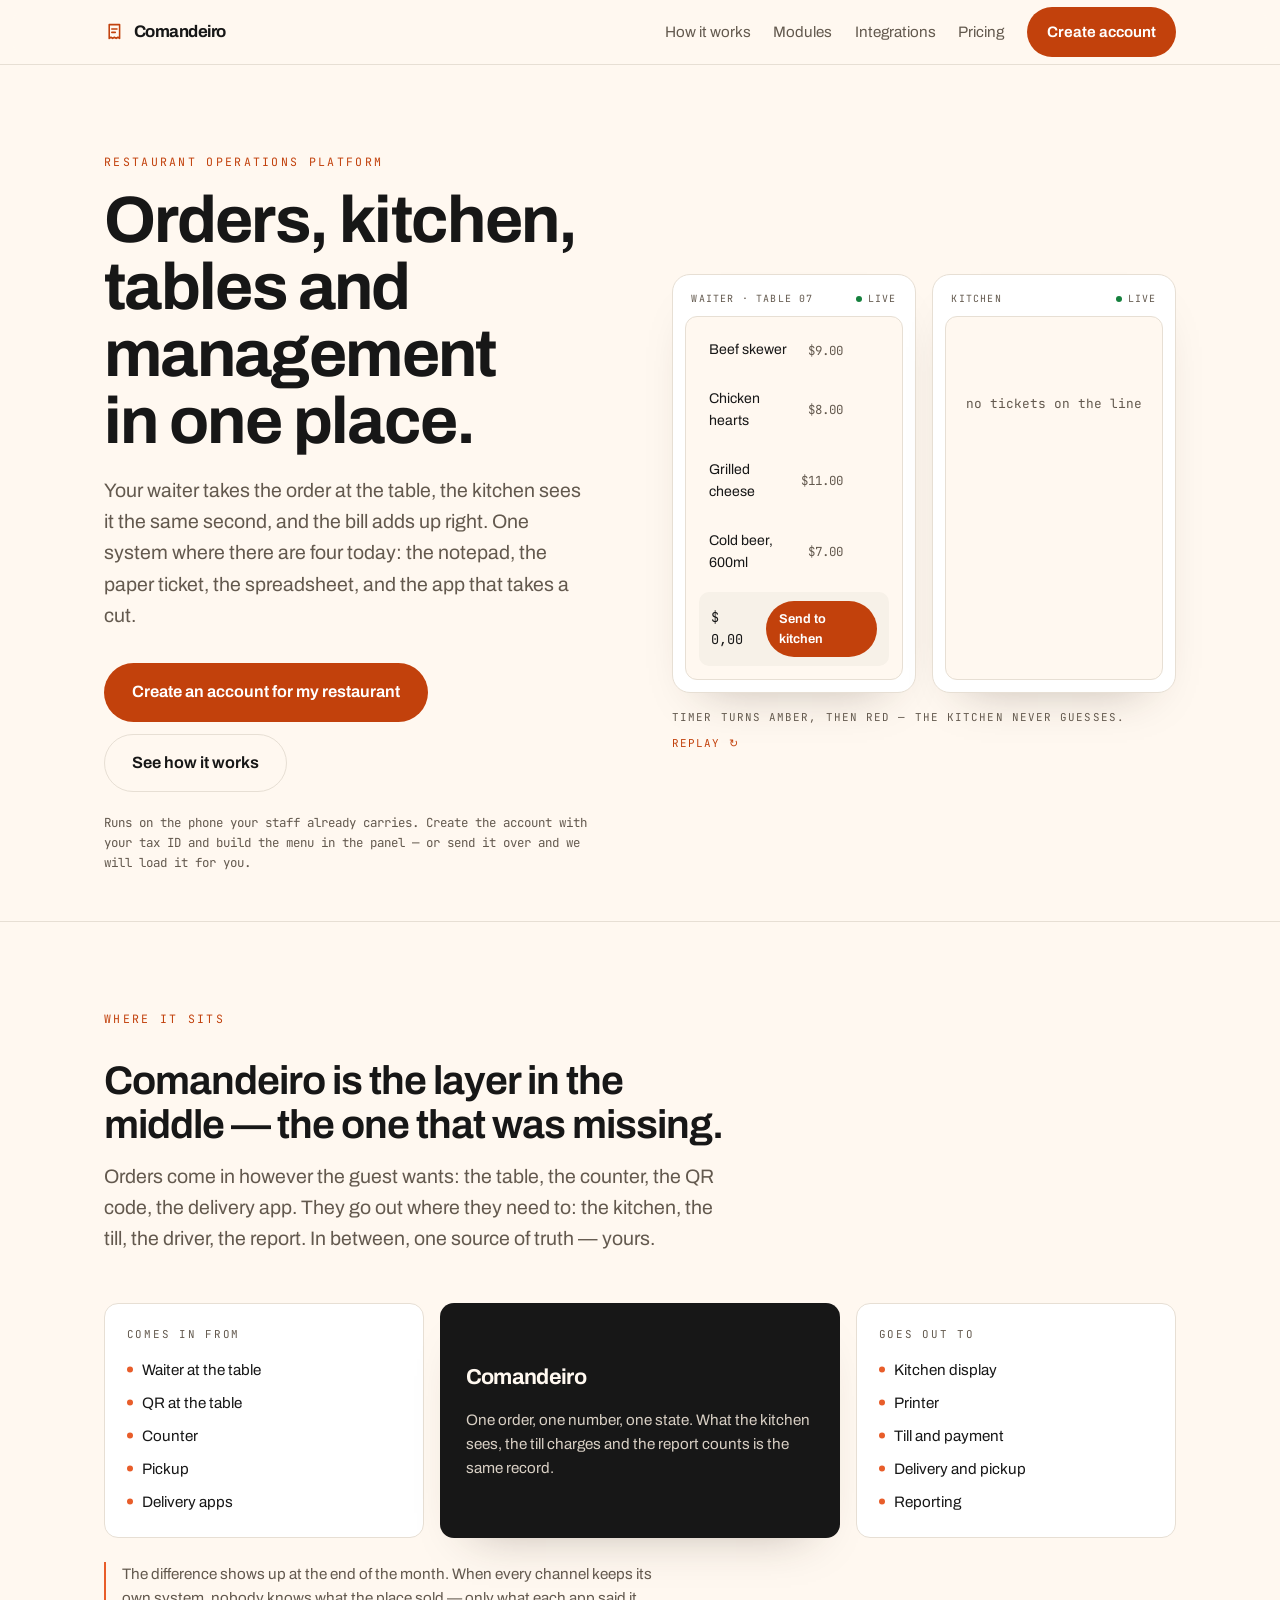
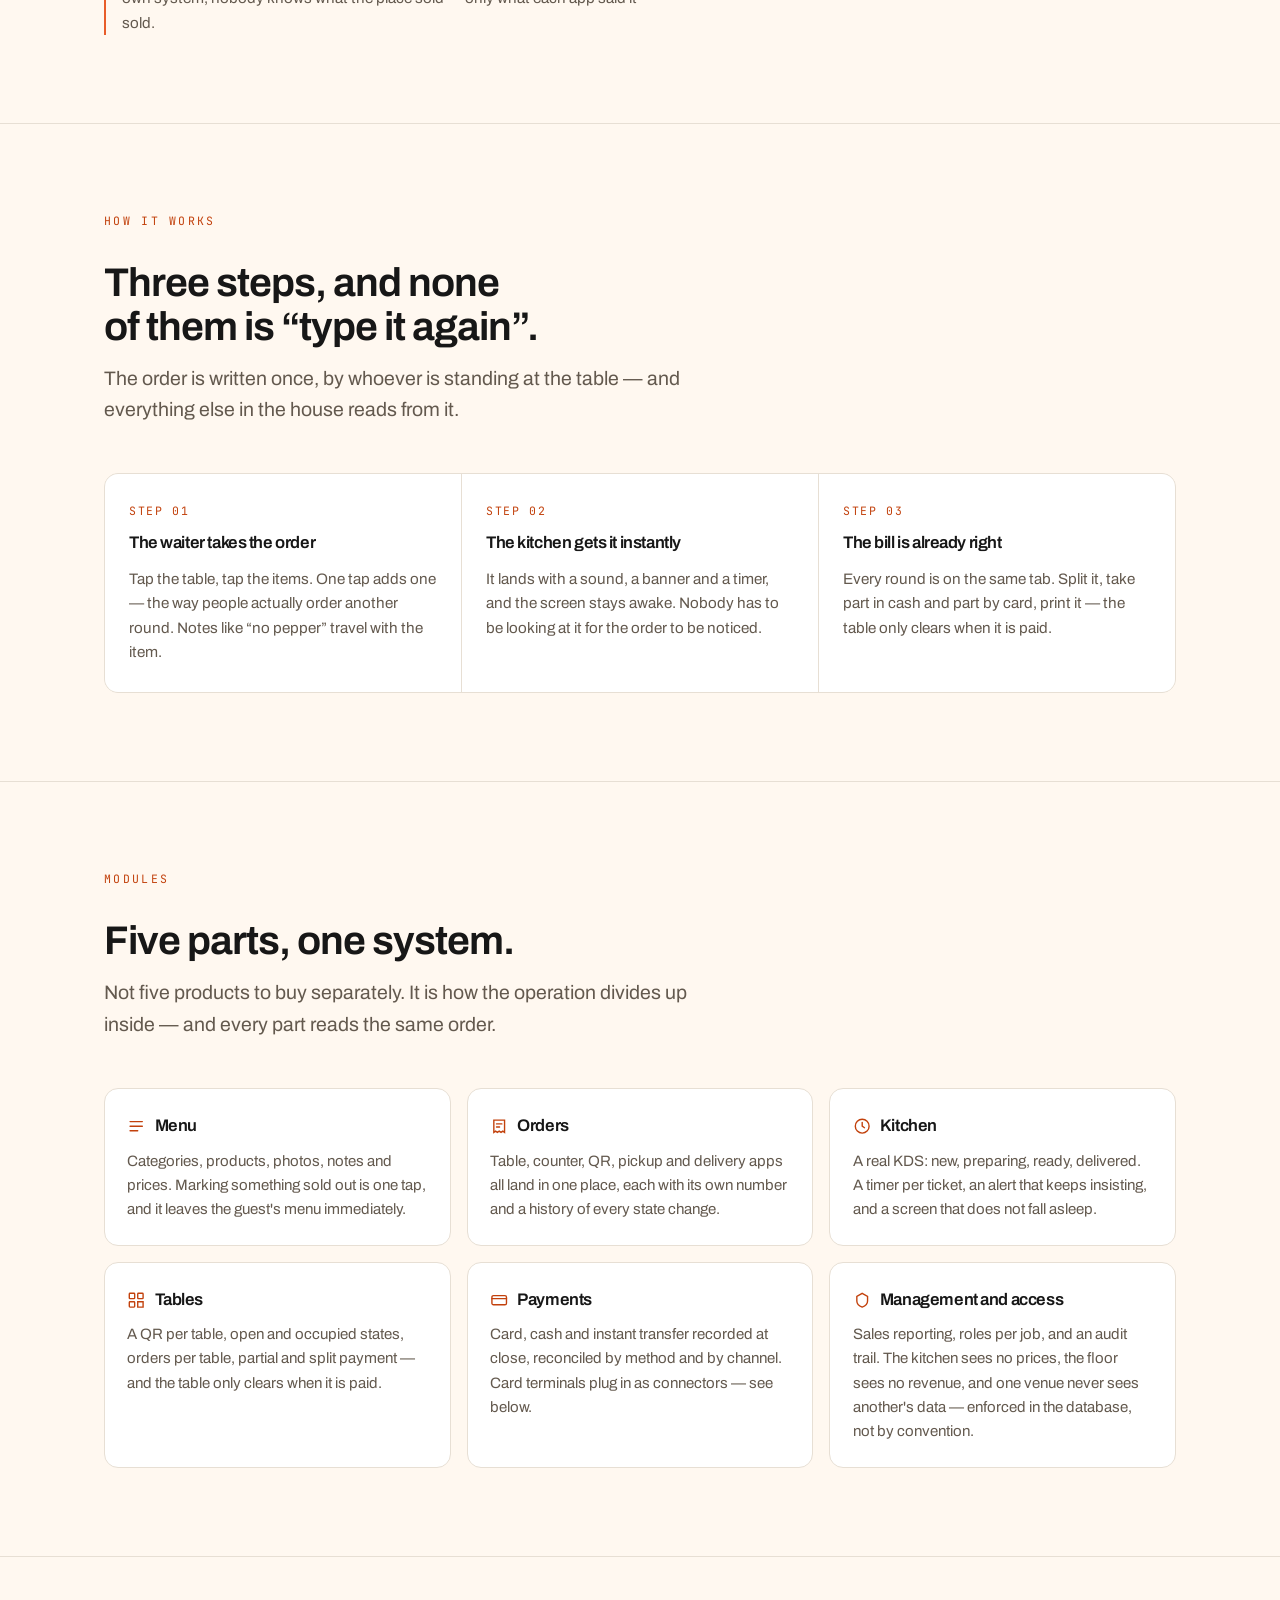
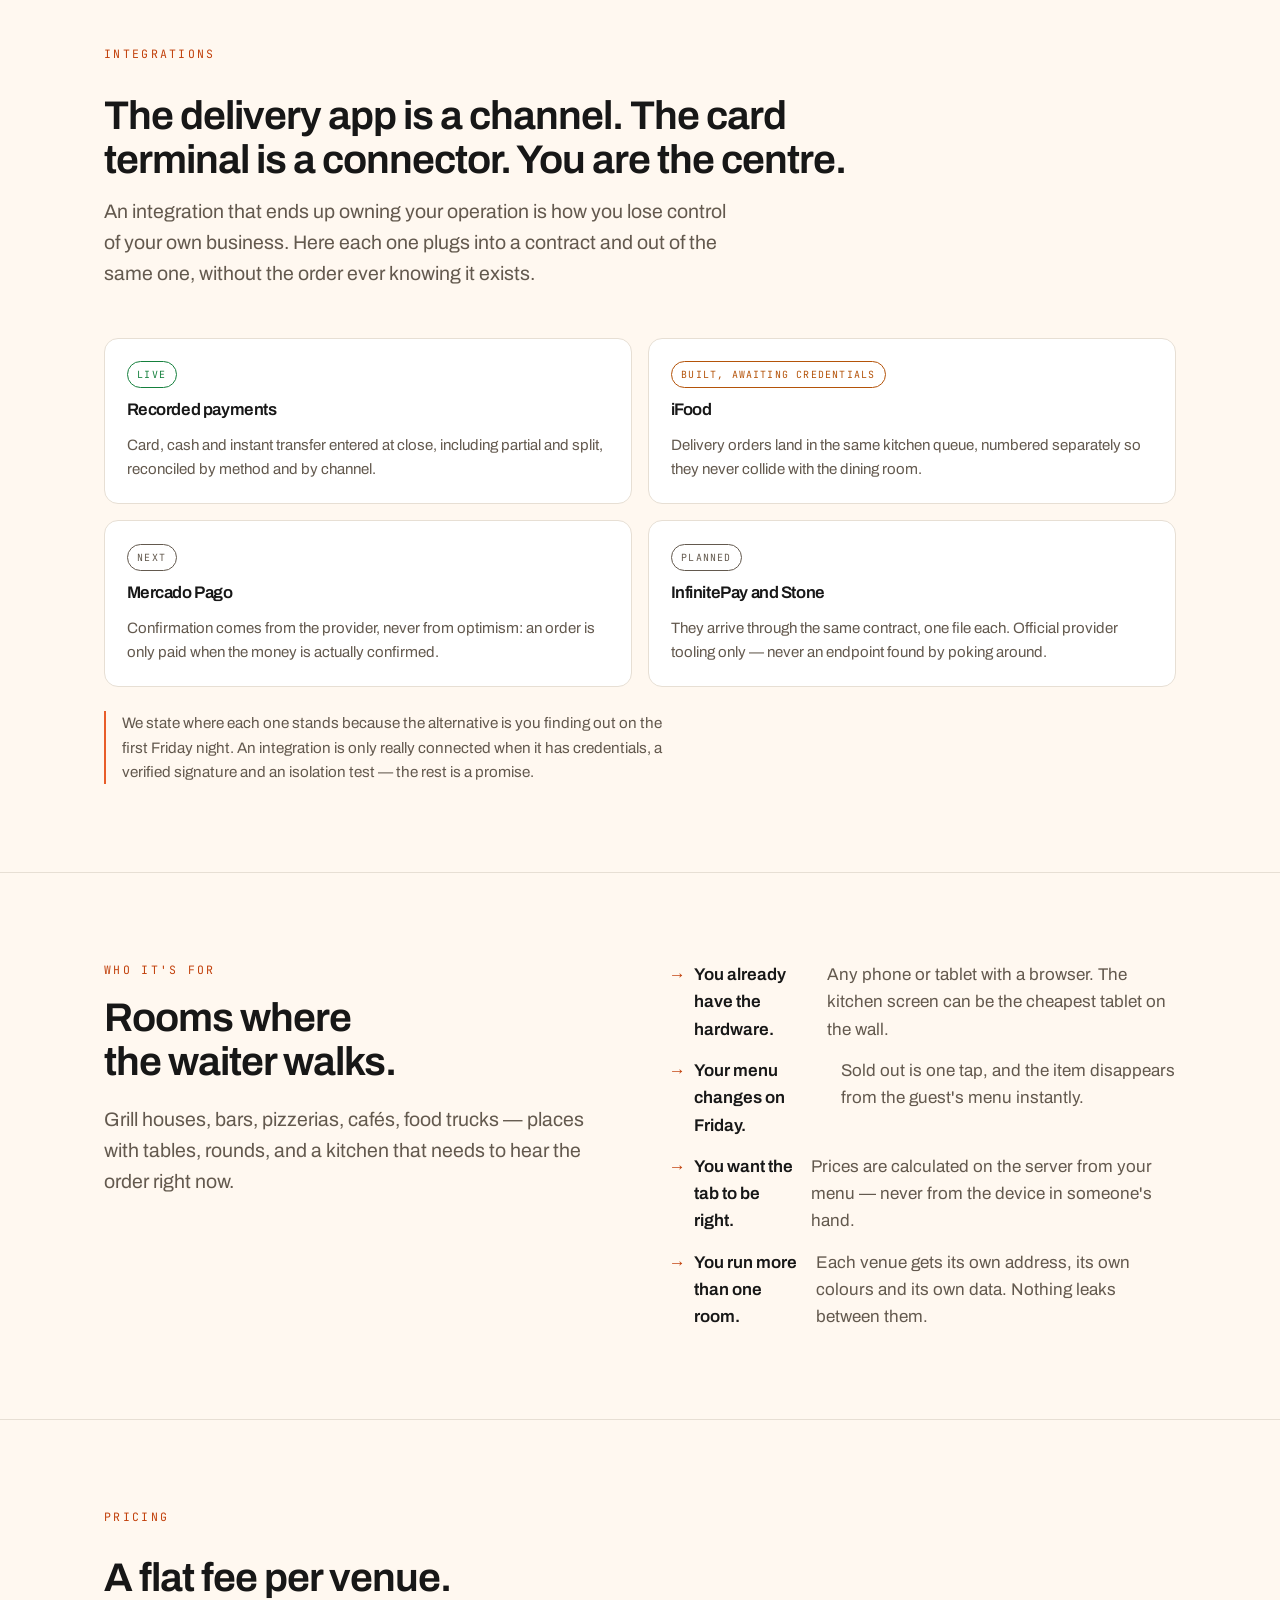
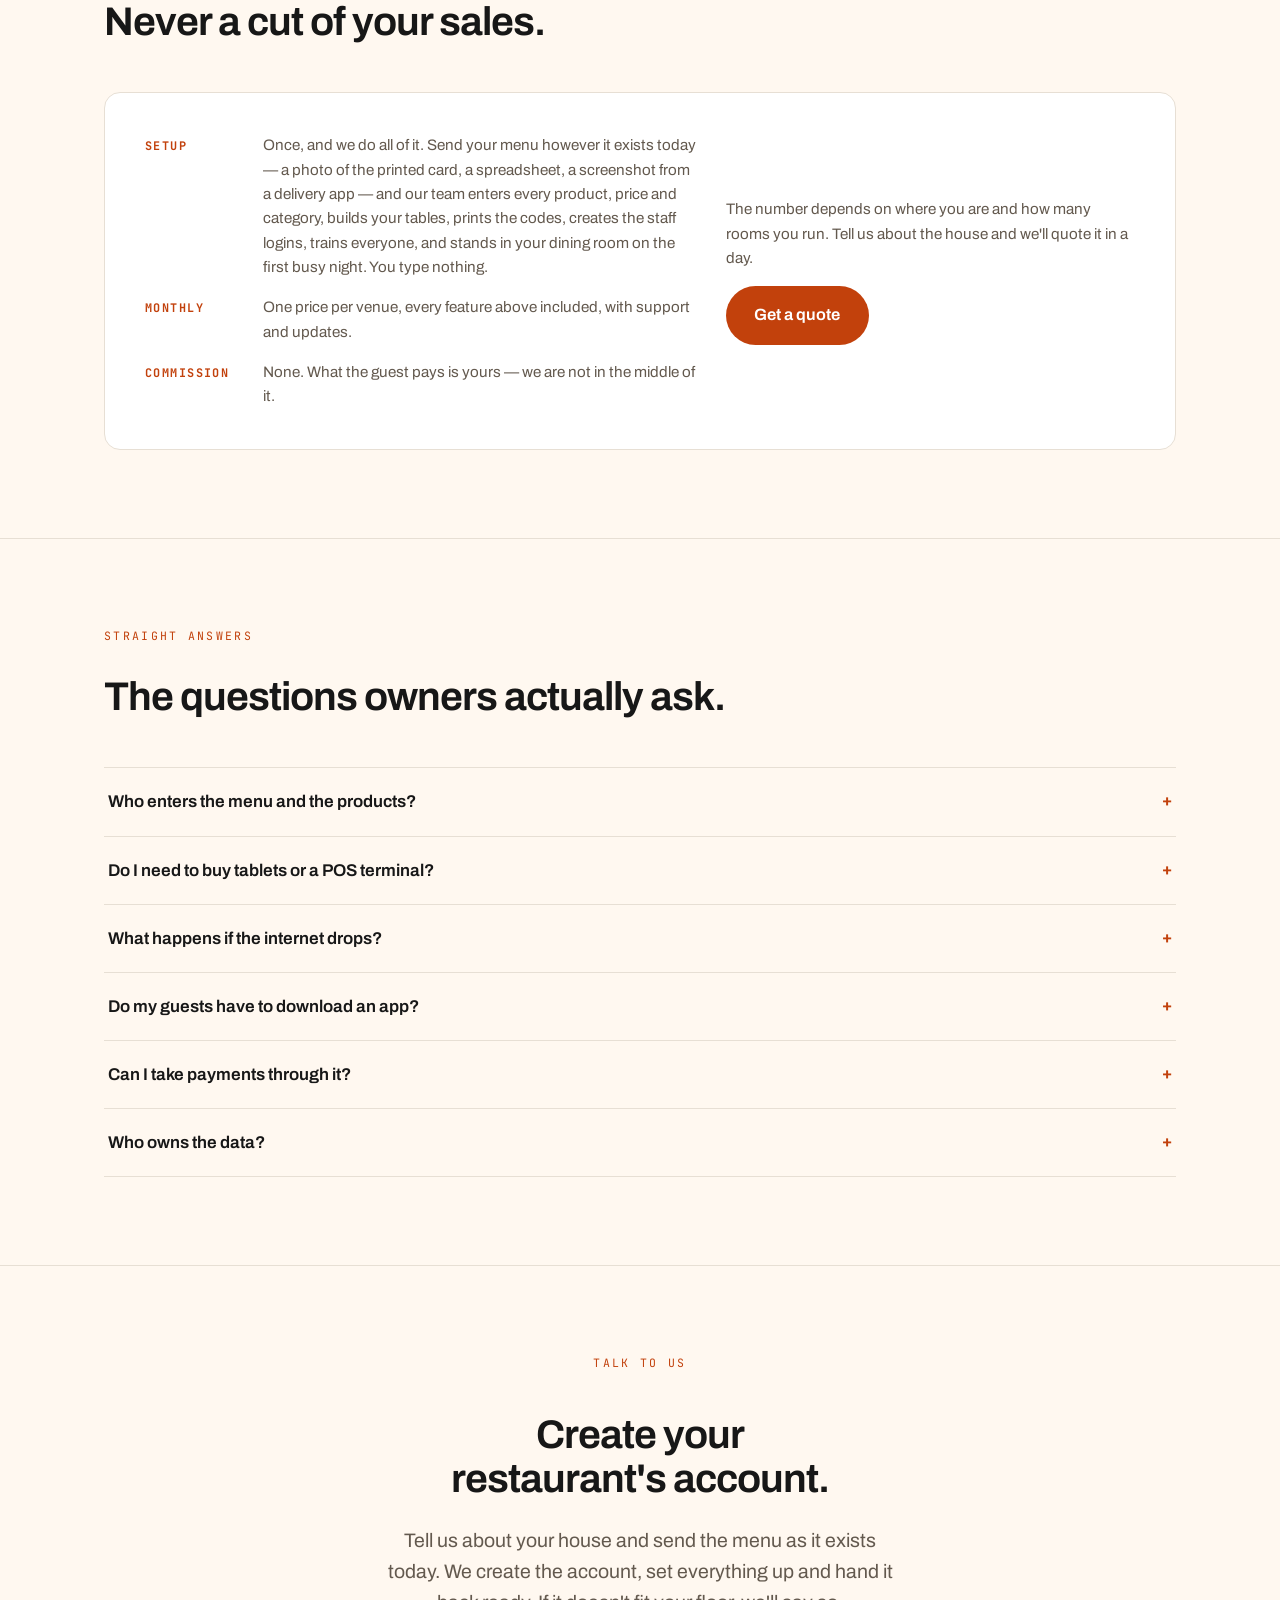
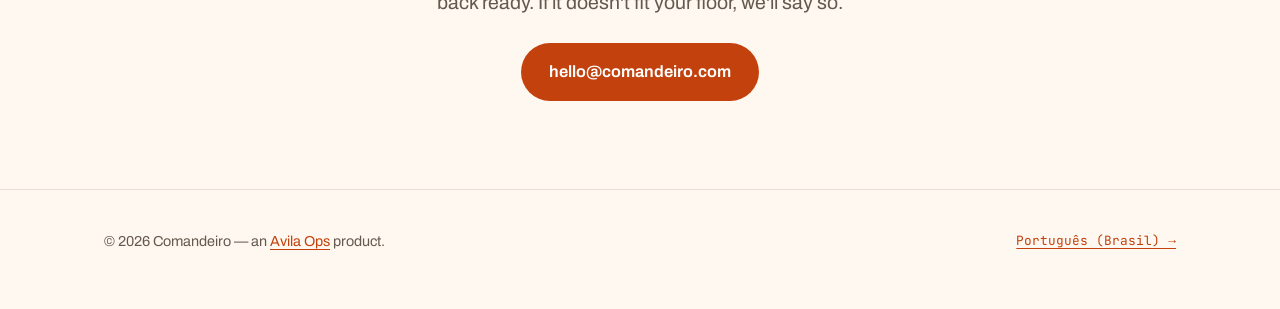
==== index.html @ c5793cf6 "Tira a arte de origem do ar e conserta o ícone do Android Três coisas que não combinavam entre si.  " ====
<!doctype html>
<html lang="en">
<head>
<meta charset="utf-8">
<meta name="viewport" content="width=device-width, initial-scale=1">
<title>Comandeiro — restaurant operations platform</title>
<meta name="description" content="Orders, kitchen, tables and management in one place. The operations layer that connects the dining room, QR, counter and delivery into one source of truth.">
<meta name="theme-color" content="#FFF8F0">
<link rel="canonical" href="https://comandeiro.com/">
<link rel="alternate" hreflang="en" href="https://comandeiro.com/">
<link rel="alternate" hreflang="pt-BR" href="https://comandeiro.com.br/">
<link rel="alternate" hreflang="x-default" href="https://comandeiro.com/">

<meta property="og:title" content="Comandeiro — restaurant operations platform">
<meta property="og:description" content="Orders, kitchen, tables and management in one place.">
<meta property="og:type" content="website">
<meta property="og:url" content="https://comandeiro.com/">
<meta property="og:image" content="https://comandeiro.com/og.png">
<meta property="og:locale" content="en_US">
<meta property="og:locale:alternate" content="pt_BR">
<meta name="twitter:card" content="summary_large_image">

<link rel="icon" type="image/png" href="/favicon-96x96.png" sizes="96x96">
<link rel="shortcut icon" href="/favicon.ico">
<link rel="apple-touch-icon" sizes="180x180" href="/apple-touch-icon.png">
<meta name="apple-mobile-web-app-title" content="Comandeiro">
<link rel="manifest" href="/site.webmanifest">
<link rel="preload" href="/fonts/archivo-latin.woff2" as="font" type="font/woff2" crossorigin>
<link rel="preload" href="/fonts/jetbrains-mono-latin.woff2" as="font" type="font/woff2" crossorigin>
<link rel="stylesheet" href="/assets/comandeiro.css">

<script type="application/ld+json">
{
  "@context": "https://schema.org",
  "@graph": [
    {
      "@type": "SoftwareApplication",
      "name": "Comandeiro",
      "applicationCategory": "BusinessApplication",
      "applicationSubCategory": "Restaurant point of sale",
      "operatingSystem": "Web browser",
      "url": "https://comandeiro.com/",
      "description": "Restaurant operations platform: table, QR, counter and delivery orders arrive in one place, with a kitchen display, tables, payment and reporting.",
      "offers": { "@type": "Offer", "priceCurrency": "BRL", "price": "0", "description": "Setup fee plus a flat monthly fee per venue. No commission on sales." },
      "publisher": { "@id": "https://avilaops.com/#org" }
    },
    {
      "@type": "Organization",
      "@id": "https://avilaops.com/#org",
      "name": "Avila Ops",
      "url": "https://avilaops.com",
      "email": "hello@comandeiro.com"
    }
  ]
}
</script>
</head>
<body>

<a class="skip" href="#main">Skip to content</a>

<header>
  <div class="wrap">
    <a class="mark" href="/">
      <svg viewBox="0 0 24 24" fill="none" stroke="currentColor" stroke-width="1.8" stroke-linecap="round" stroke-linejoin="round" aria-hidden="true">
        <path d="M6 3h12v16l-2-1.4-2 1.4-2-1.4-2 1.4-2-1.4L6 19V3Z"/>
        <path d="M9 8h6M9 12h4"/>
      </svg>
      Comandeiro
    </a>
    <nav>
      <a class="hide-sm" href="#how">How it works</a>
      <a class="hide-sm" href="#modules">Modules</a>
      <a class="hide-sm" href="#connectors">Integrations</a>
      <a class="hide-sm" href="#pricing">Pricing</a>
      <a class="btn" href="https://app.comandeiro.com.br/acesso/criar">Create account</a>
    </nav>
  </div>
</header>

<main id="main">

<div class="hero">
  <div class="wrap">
    <div>
      <p class="eyebrow">Restaurant operations platform</p>
      <h1>Orders, kitchen, tables and management in one place.</h1>
      <p class="lede" style="margin-top:1.25rem">
        Your waiter takes the order at the table, the kitchen sees it the same
        second, and the bill adds up right. One system where there are four
        today: the notepad, the paper ticket, the spreadsheet, and the app that
        takes a cut.
      </p>

      <div class="actions">
        <a class="btn btn-lg" href="https://app.comandeiro.com.br/acesso/criar">Create an account for my restaurant</a>
        <a class="btn btn-lg btn-ghost" href="#how">See how it works</a>
      </div>

      <p class="note">Runs on the phone your staff already carries. Create the account with your tax ID and build the menu in the panel — or send it over and we will load it for you.</p>
    </div>

    <!-- Demo: o produto se explicando em movimento. Sem JS, fica o estado final. -->
    <div class="demo" data-demo data-moeda="$"
         data-textos='{"aguardando":"waiting for orders","naChapa":"on the grill","atencao":"taking a while","atrasado":"running late"}'>

      <section class="device" aria-label="Waiter taking an order">
        <div class="chrome"><span>Waiter · Table 07</span><span class="live">live</span></div>
        <div class="screen">
          <div class="item" data-item data-qtd-final="3" data-preco="900">
            <span class="nome">Beef skewer</span><span class="preco">$9.00</span>
            <span class="qtd" data-qtd></span>
          </div>
          <div class="item" data-item data-qtd-final="2" data-preco="800">
            <span class="nome">Chicken hearts</span><span class="preco">$8.00</span>
            <span class="qtd" data-qtd></span>
          </div>
          <div class="item" data-item data-qtd-final="1" data-preco="1100">
            <span class="nome">Grilled cheese</span><span class="preco">$11.00</span>
            <span class="qtd" data-qtd></span>
          </div>
          <div class="item" data-item data-qtd-final="2" data-preco="700">
            <span class="nome">Cold beer, 600ml</span><span class="preco">$7.00</span>
            <span class="qtd" data-qtd></span>
          </div>

          <div class="enviar" data-enviar>
            <span class="total" data-total>$0.00</span>
            <span class="acao">Send to kitchen</span>
          </div>
        </div>
      </section>

      <section class="device" aria-label="Kitchen display">
        <div class="chrome"><span>Kitchen</span><span class="live">live</span></div>
        <div class="screen">
          <p class="vazio" data-vazio>no tickets on the line</p>

          <div class="kds" data-kds hidden>
            <article class="comanda" data-comanda data-estado="normal">
              <div class="topo"><span>TABLE 07</span><span>#0142</span></div>
              <div class="linha"><span class="q">3×</span><span>Beef skewer</span></div>
              <div class="linha"><span class="q">2×</span><span>Chicken hearts</span></div>
              <div class="obs">no pepper</div>
              <div class="linha"><span class="q">1×</span><span>Grilled cheese</span></div>
              <div class="linha"><span class="q">2×</span><span>Cold beer</span></div>
              <div class="rodape">
                <span class="estado" data-estado-texto>on the grill</span>
                <span class="cron" data-cron>00:00</span>
              </div>
            </article>
          </div>
        </div>
      </section>

      <p class="legenda">
        <span>Timer turns amber, then red — the kitchen never guesses.</span>
        <button type="button" data-repetir>replay ↻</button>
      </p>
    </div>
  </div>
</div>

<section id="layer">
  <div class="wrap">
    <div class="section-head revela">
      <p class="eyebrow">Where it sits</p>
      <h2>Comandeiro is the layer in the middle — the one that was missing.</h2>
      <p class="lede" style="max-width:56ch">
        Orders come in however the guest wants: the table, the counter, the QR
        code, the delivery app. They go out where they need to: the kitchen,
        the till, the driver, the report. In between, one source of truth —
        yours.
      </p>
    </div>

    <div class="layer revela">
      <div class="lane">
        <p class="lane-title">Comes in from</p>
        <ul>
          <li>Waiter at the table</li>
          <li>QR at the table</li>
          <li>Counter</li>
          <li>Pickup</li>
          <li>Delivery apps</li>
        </ul>
      </div>

      <div class="core">
        <span class="core-mark">Comandeiro</span>
        <p>One order, one number, one state. What the kitchen sees, the till charges and the report counts is the same record.</p>
      </div>

      <div class="lane">
        <p class="lane-title">Goes out to</p>
        <ul>
          <li>Kitchen display</li>
          <li>Printer</li>
          <li>Till and payment</li>
          <li>Delivery and pickup</li>
          <li>Reporting</li>
        </ul>
      </div>
    </div>

    <p class="note-block revela">
      The difference shows up at the end of the month. When every channel keeps
      its own system, nobody knows what the place sold — only what each app
      said it sold.
    </p>
  </div>
</section>

<section id="how">
  <div class="wrap">
    <div class="section-head revela">
      <p class="eyebrow">How it works</p>
      <h2>Three steps, and none of them is “type it again”.</h2>
      <p class="lede" style="max-width:54ch">
        The order is written once, by whoever is standing at the table — and
        everything else in the house reads from it.
      </p>
    </div>

    <div class="steps revela">
      <div class="step">
        <span class="num">STEP 01</span>
        <h3>The waiter takes the order</h3>
        <p>Tap the table, tap the items. One tap adds one — the way people actually order another round. Notes like “no pepper” travel with the item.</p>
      </div>
      <div class="step">
        <span class="num">STEP 02</span>
        <h3>The kitchen gets it instantly</h3>
        <p>It lands with a sound, a banner and a timer, and the screen stays awake. Nobody has to be looking at it for the order to be noticed.</p>
      </div>
      <div class="step">
        <span class="num">STEP 03</span>
        <h3>The bill is already right</h3>
        <p>Every round is on the same tab. Split it, take part in cash and part by card, print it — the table only clears when it is paid.</p>
      </div>
    </div>
  </div>
</section>

<section id="modules">
  <div class="wrap">
    <div class="section-head revela">
      <p class="eyebrow">Modules</p>
      <h2>Five parts, one system.</h2>
      <p class="lede" style="max-width:54ch">
        Not five products to buy separately. It is how the operation divides up
        inside — and every part reads the same order.
      </p>
    </div>

    <div class="grid revela">
      <div class="card">
        <h3><svg viewBox="0 0 24 24" fill="none" stroke="currentColor" stroke-width="1.8" stroke-linecap="round"><path d="M4 6h16M4 12h16M4 18h10"/></svg> Menu</h3>
        <p>Categories, products, photos, notes and prices. Marking something sold out is one tap, and it leaves the guest's menu immediately.</p>
      </div>
      <div class="card">
        <h3><svg viewBox="0 0 24 24" fill="none" stroke="currentColor" stroke-width="1.8" stroke-linecap="round"><path d="M5 4h14v16l-2.3-1.6L14.4 20l-2.4-1.6L9.6 20l-2.3-1.6L5 20V4Z"/><path d="M8.5 9h7M8.5 13h4"/></svg> Orders</h3>
        <p>Table, counter, QR, pickup and delivery apps all land in one place, each with its own number and a history of every state change.</p>
      </div>
      <div class="card">
        <h3><svg viewBox="0 0 24 24" fill="none" stroke="currentColor" stroke-width="1.8" stroke-linecap="round"><path d="M12 7v5l3 2"/><circle cx="12" cy="12" r="9"/></svg> Kitchen</h3>
        <p>A real KDS: new, preparing, ready, delivered. A timer per ticket, an alert that keeps insisting, and a screen that does not fall asleep.</p>
      </div>
      <div class="card">
        <h3><svg viewBox="0 0 24 24" fill="none" stroke="currentColor" stroke-width="1.8" stroke-linecap="round"><rect x="3" y="3" width="7" height="7" rx="1"/><rect x="14" y="3" width="7" height="7" rx="1"/><rect x="3" y="14" width="7" height="7" rx="1"/><path d="M14 14h7v7h-7z"/></svg> Tables</h3>
        <p>A QR per table, open and occupied states, orders per table, partial and split payment — and the table only clears when it is paid.</p>
      </div>
      <div class="card">
        <h3><svg viewBox="0 0 24 24" fill="none" stroke="currentColor" stroke-width="1.8" stroke-linecap="round"><rect x="2.5" y="6" width="19" height="12" rx="2"/><path d="M2.5 10h19"/></svg> Payments</h3>
        <p>Card, cash and instant transfer recorded at close, reconciled by method and by channel. Card terminals plug in as connectors — see below.</p>
      </div>
      <div class="card">
        <h3><svg viewBox="0 0 24 24" fill="none" stroke="currentColor" stroke-width="1.8" stroke-linecap="round"><path d="M12 3l7 4v6c0 4-3 6.5-7 8-4-1.5-7-4-7-8V7l7-4Z"/></svg> Management and access</h3>
        <p>Sales reporting, roles per job, and an audit trail. The kitchen sees no prices, the floor sees no revenue, and one venue never sees another's data — enforced in the database, not by convention.</p>
      </div>
    </div>
  </div>
</section>

<section id="connectors">
  <div class="wrap">
    <div class="section-head revela">
      <p class="eyebrow">Integrations</p>
      <h2>The delivery app is a channel. The card terminal is a connector. You are the centre.</h2>
      <p class="lede" style="max-width:58ch">
        An integration that ends up owning your operation is how you lose
        control of your own business. Here each one plugs into a contract and
        out of the same one, without the order ever knowing it exists.
      </p>
    </div>

    <div class="conn revela">
      <div class="conn-item">
        <span class="tag tag-live">live</span>
        <h3>Recorded payments</h3>
        <p>Card, cash and instant transfer entered at close, including partial and split, reconciled by method and by channel.</p>
      </div>
      <div class="conn-item">
        <span class="tag tag-ready">built, awaiting credentials</span>
        <h3>iFood</h3>
        <p>Delivery orders land in the same kitchen queue, numbered separately so they never collide with the dining room.</p>
      </div>
      <div class="conn-item">
        <span class="tag tag-next">next</span>
        <h3>Mercado Pago</h3>
        <p>Confirmation comes from the provider, never from optimism: an order is only paid when the money is actually confirmed.</p>
      </div>
      <div class="conn-item">
        <span class="tag tag-next">planned</span>
        <h3>InfinitePay and Stone</h3>
        <p>They arrive through the same contract, one file each. Official provider tooling only — never an endpoint found by poking around.</p>
      </div>
    </div>

    <p class="note-block revela">
      We state where each one stands because the alternative is you finding out
      on the first Friday night. An integration is only really connected when
      it has credentials, a verified signature and an isolation test — the rest
      is a promise.
    </p>
  </div>
</section>

<section id="who">
  <div class="wrap split">
    <div class="revela">
      <p class="eyebrow">Who it's for</p>
      <h2>Rooms where the waiter walks.</h2>
      <p class="lede" style="margin-top:1.25rem">
        Grill houses, bars, pizzerias, cafés, food trucks — places with tables,
        rounds, and a kitchen that needs to hear the order right now.
      </p>
    </div>

    <ul class="plain revela">
      <li><strong>You already have the hardware.</strong> Any phone or tablet with a browser. The kitchen screen can be the cheapest tablet on the wall.</li>
      <li><strong>Your menu changes on Friday.</strong> Sold out is one tap, and the item disappears from the guest's menu instantly.</li>
      <li><strong>You want the tab to be right.</strong> Prices are calculated on the server from your menu — never from the device in someone's hand.</li>
      <li><strong>You run more than one room.</strong> Each venue gets its own address, its own colours and its own data. Nothing leaks between them.</li>
    </ul>
  </div>
</section>

<section id="pricing">
  <div class="wrap">
    <div class="section-head revela">
      <p class="eyebrow">Pricing</p>
      <h2>A flat fee per venue. Never a cut of your sales.</h2>
    </div>

    <div class="price revela">
      <div class="lines">
        <div class="line"><b>Setup</b><span>Once, and we do all of it. Send your menu however it exists today — a photo of the printed card, a spreadsheet, a screenshot from a delivery app — and our team enters every product, price and category, builds your tables, prints the codes, creates the staff logins, trains everyone, and stands in your dining room on the first busy night. You type nothing.</span></div>
        <div class="line"><b>Monthly</b><span>One price per venue, every feature above included, with support and updates.</span></div>
        <div class="line"><b>Commission</b><span>None. What the guest pays is yours — we are not in the middle of it.</span></div>
      </div>

      <div style="display:flex;flex-direction:column;gap:1rem;align-items:flex-start">
        <p style="color:var(--muted);font-size:.95rem">
          The number depends on where you are and how many rooms you run. Tell
          us about the house and we'll quote it in a day.
        </p>
        <a class="btn btn-lg" href="#contact">Get a quote</a>
      </div>
    </div>
  </div>
</section>

<section id="faq">
  <div class="wrap">
    <div class="section-head revela">
      <p class="eyebrow">Straight answers</p>
      <h2>The questions owners actually ask.</h2>
    </div>

    <div class="faq revela">
      <details>
        <summary>Who enters the menu and the products?</summary>
        <p>Your choice. You can create the account and build the menu yourself in the panel — adding a product is quick, and changing a price or marking something sold out is one tap. And if you would rather type nothing, assisted setup still stands: hand over the menu exactly as it is today, even a photo of the laminated card, and our team gives the system back with products, prices, categories, tables and staff already in it.</p>
      </details>
      <details>
        <summary>Do I need to buy tablets or a POS terminal?</summary>
        <p>No. It runs in the browser on the phones your staff already carry. If you want a screen on the kitchen wall, the cheapest Android tablet will do — it only has to stay plugged in and on the wi-fi.</p>
      </details>
      <details>
        <summary>What happens if the internet drops?</summary>
        <p>Orders already sent stay on the kitchen screen. New ones need the connection, the same as your card machine does. We'll say it plainly: this is a connected system, and a dining room without reliable wi-fi is not the right room for it yet.</p>
      </details>
      <details>
        <summary>Do my guests have to download an app?</summary>
        <p>Never. The QR code opens the menu in the phone's browser. And if you'd rather your waiters take every order, you don't have to use the QR codes at all.</p>
      </details>
      <details>
        <summary>Can I take payments through it?</summary>
        <p>Today the person at the till records what came in — cash, card, instant transfer — and the tab closes with it. Card-machine integrations are added one at a time, using the provider's official tools only, never a reverse-engineered endpoint.</p>
      </details>
      <details>
        <summary>Who owns the data?</summary>
        <p>You do. Your menu, your sales, your guests. Each venue is isolated at the database level, and you can ask for an export at any time.</p>
      </details>
    </div>
  </div>
</section>

<section id="contact">
  <div class="wrap cta revela">
    <p class="eyebrow">Talk to us</p>
    <h2 style="max-width:22ch">Create your restaurant's account.</h2>
    <p class="lede" style="max-width:46ch;text-align:center">
      Tell us about your house and send the menu as it exists today. We create
      the account, set everything up and hand it back ready. If it doesn't fit
      your floor, we'll say so.
    </p>
    <a class="btn btn-lg" href="mailto:hello@comandeiro.com?subject=Create%20my%20restaurant%27s%20account">hello@comandeiro.com</a>
  </div>
</section>

</main>

<footer>
  <div class="wrap">
    <span>© 2026 Comandeiro — an <a href="https://avilaops.com">Avila Ops</a> product.</span>
    <span class="lang"><a href="https://comandeiro.com.br" hreflang="pt-BR">Português (Brasil) →</a></span>
  </div>
</footer>

<script src="/assets/comandeiro.js" defer></script>
</body>
</html>
---- assets/comandeiro.css ----
/* ==========================================================================
   Comandeiro — folha única, servida estática.
   Mesmo arquivo para o site em inglês e o em português: o que muda entre eles
   é texto, nunca desenho. Duas folhas seriam duas verdades, e a segunda
   sempre atrasa.
   ========================================================================== */

@font-face {
  font-family: "Archivo";
  src: url("/fonts/archivo-latin.woff2") format("woff2");
  font-weight: 100 900;
  font-display: swap;
  unicode-range: U+0000-00FF, U+0131, U+0152-0153, U+02BB-02BC, U+02C6, U+02DA,
    U+02DC, U+0304, U+0308, U+0329, U+2000-206F, U+2074, U+20AC, U+2122, U+2191,
    U+2193, U+2212, U+2215, U+FEFF, U+FFFD;
}

@font-face {
  font-family: "JetBrains Mono";
  src: url("/fonts/jetbrains-mono-latin.woff2") format("woff2");
  font-weight: 100 800;
  font-display: swap;
  unicode-range: U+0000-00FF, U+0131, U+0152-0153, U+02BB-02BC, U+02C6, U+02DA,
    U+02DC, U+0304, U+0308, U+0329, U+2000-206F, U+2074, U+20AC, U+2122, U+2191,
    U+2193, U+2212, U+2215, U+FEFF, U+FFFD;
}

/* --------------------------------------------------------------------------
   Tokens da marca Comandeiro.

   Tema claro, e só ele. Um site que muda de cor conforme o aparelho do
   visitante é duas versões para manter, e a segunda nunca é olhada.

   Duas famílias de token, e a distinção não é capricho:

   --brand-*   a cor da marca, exata como está no manual. Vale para
               superfície: fundo de botão, selo, barra de estado.
   --*-text    a mesma cor escurecida até passar 4.5:1. Vale para texto.

   Existem separadas porque a paleta da marca foi escolhida para ser vista,
   não lida. Medido sobre o creme: terracota 3.3:1, âmbar 2.0:1, verde
   3.1:1 — todos reprovam como texto, e o âmbar reprova por larga margem.
   Usar o token de marca num link deixaria o link ilegível para quem
   enxerga pouco, que num restaurante é o dono de sessenta anos conferindo
   o relatório no celular. Cada par foi conferido: nenhum abaixo de 4.5:1.
   -------------------------------------------------------------------------- */
:root {
  /* superfícies */
  --ground: #FFF8F0;
  --panel: #FFFFFF;
  --panel-2: #F7F1E8;
  --ink: #171717;
  --muted: #63594E;
  --rule: #E7DFD4;

  /* marca — cor exata, para preencher */
  --brand-graphite: #171717;
  --brand-terra: #E85D2A;
  --brand-amber: #F59E0B;
  --brand-cream: #FFF8F0;
  --brand-green: #16A34A;
  --brand-red: #DC2626;

  /* marca — variantes de texto, conferidas em AA */
  --ember: #C2410C;
  --ember-soft: rgba(232, 93, 42, 0.10);
  --ember-ink: #FFFFFF;
  --ready: #15803D;
  --warn: #B45309;
  --danger: #C81E1E;

  /* cupom */
  --paper: #FFFDF8;
  --paper-ink: #1A1714;
  --paper-rule: #D8CDB9;

  --sans: "Archivo", system-ui, -apple-system, "Segoe UI", Roboto, sans-serif;
  --mono: "JetBrains Mono", ui-monospace, SFMono-Regular, Consolas, monospace;

  --radius: 14px;
  --shadow: 0 24px 48px -32px rgba(52, 38, 24, 0.35);
}

* { box-sizing: border-box; }

html { scroll-behavior: smooth; -webkit-text-size-adjust: 100%; }

body {
  margin: 0;
  background: var(--ground);
  color: var(--ink);
  font-family: var(--sans);
  font-size: 17px;
  line-height: 1.6;
  -webkit-font-smoothing: antialiased;
  overflow-x: hidden;
}

.wrap { width: 100%; max-width: 70rem; margin: 0 auto; padding: 0 1.5rem; }

a { color: var(--ember); text-underline-offset: 3px; }
:focus-visible { outline: 2px solid var(--ember); outline-offset: 3px; border-radius: 4px; }

.skip {
  position: absolute; left: -999px; top: 0; z-index: 100;
  background: var(--ember); color: var(--ember-ink); padding: .7rem 1rem; border-radius: 0 0 8px 0;
}
.skip:focus { left: 0; }

h1, h2, h3 { margin: 0; letter-spacing: -.025em; text-wrap: balance; }
h1 { font-size: clamp(2.35rem, 6vw, 4.1rem); line-height: 1.02; font-weight: 700; }
h2 { font-size: clamp(1.65rem, 3.6vw, 2.5rem); line-height: 1.1; font-weight: 650; }
h3 { font-size: 1.05rem; font-weight: 620; }
p { margin: 0; }

.eyebrow {
  font-family: var(--mono);
  font-size: .72rem; letter-spacing: .2em; text-transform: uppercase;
  color: var(--ember); margin: 0 0 1rem;
}
.lede { font-size: clamp(1.05rem, 1.9vw, 1.22rem); color: var(--muted); max-width: 44ch; }

/* ---------- cabeçalho ---------- */

header {
  position: sticky; top: 0; z-index: 30;
  background: color-mix(in srgb, var(--ground) 86%, transparent);
  backdrop-filter: blur(10px);
  border-bottom: 1px solid var(--rule);
}
header .wrap { display: flex; align-items: center; gap: 1.5rem; height: 4rem; }

.mark {
  display: flex; align-items: center; gap: .55rem;
  font-weight: 700; letter-spacing: -.03em; font-size: 1.05rem;
  text-decoration: none; color: var(--ink);
}
.mark svg { width: 1.3rem; height: 1.3rem; color: var(--ember); }

nav { margin-left: auto; display: flex; align-items: center; gap: 1.4rem; }
nav a { color: var(--muted); text-decoration: none; font-size: .95rem; }
nav a:hover { color: var(--ink); }
@media (max-width: 52rem) { nav .hide-sm { display: none; } }

.btn {
  display: inline-flex; align-items: center; justify-content: center;
  background: var(--ember); color: var(--ember-ink); font-weight: 640;
  padding: .72rem 1.2rem; border-radius: 999px; text-decoration: none;
  white-space: nowrap; border: 1px solid transparent;
  transition: transform .15s ease, background .15s ease;
}
.btn:hover { background: #9E3210; transform: translateY(-1px); }
.btn-lg { padding: .95rem 1.7rem; font-size: 1.02rem; }
.btn-ghost { background: transparent; color: var(--ink); border-color: var(--rule); }
.btn-ghost:hover { background: var(--panel); }

/* ---------- herói ---------- */

.hero { padding: clamp(3rem, 7vw, 5.5rem) 0 clamp(2rem, 4vw, 3rem); }
.hero .wrap { display: grid; gap: clamp(2.5rem, 5vw, 4rem); align-items: center; }
@media (min-width: 64rem) { .hero .wrap { grid-template-columns: 1fr 1fr; } }
.hero .actions { display: flex; flex-wrap: wrap; gap: .75rem; margin-top: 2rem; }
.hero .note { font-family: var(--mono); font-size: .78rem; color: var(--muted); margin-top: 1.3rem; }

/* ---------- demo ao vivo ---------- */

.demo {
  display: grid; gap: 1rem; grid-template-columns: 1fr;
  container-type: inline-size;
}
@media (min-width: 30rem) { .demo { grid-template-columns: 1fr 1fr; } }

.device {
  background: var(--panel); border: 1px solid var(--rule); border-radius: 18px;
  padding: .75rem; box-shadow: var(--shadow); display: flex; flex-direction: column; min-height: 20rem;
}
.device .chrome {
  display: flex; align-items: center; justify-content: space-between;
  font-family: var(--mono); font-size: .62rem; letter-spacing: .12em;
  text-transform: uppercase; color: var(--muted); padding: .25rem .4rem .6rem;
}
.device .chrome .live { display: inline-flex; align-items: center; gap: .35rem; }
.device .chrome .live::before {
  content: ""; width: .4rem; height: .4rem; border-radius: 999px;
  background: var(--ready); box-shadow: 0 0 0 0 rgba(62,122,38, .7);
  animation: pulse 2.4s infinite;
}
@keyframes pulse {
  0% { box-shadow: 0 0 0 0 rgba(62,122,38,.6); }
  70% { box-shadow: 0 0 0 .5rem rgba(62,122,38,0); }
  100% { box-shadow: 0 0 0 0 rgba(62,122,38,0); }
}

/* A tela precisa se separar da moldura. No tema escuro bastava ser mais
   escura que o aparelho; aqui os dois são claros, então a borda faz o
   trabalho que a diferença de luz fazia. */
.screen {
  background: var(--ground); border: 1px solid var(--rule);
  border-radius: 12px; padding: .8rem;
  flex: 1; display: flex; flex-direction: column; gap: .5rem; overflow: hidden;
}

/* garçom */
.item {
  display: flex; align-items: center; gap: .6rem;
  padding: .5rem .6rem; border-radius: 9px; border: 1px solid transparent;
  font-size: .88rem; transition: background .2s ease, border-color .2s ease;
}
.item .nome { flex: 1; }
.item .preco { font-family: var(--mono); font-size: .78rem; color: var(--muted); }
.item .qtd {
  font-family: var(--mono); font-weight: 700; min-width: 1.6rem; text-align: center;
  color: var(--ember); opacity: 0; transition: opacity .2s ease;
}
.item.tocado { background: var(--ember-soft); border-color: rgba(196,63,20,.35); }
.item.tocado .qtd { opacity: 1; }

.enviar {
  margin-top: auto; display: flex; align-items: center; justify-content: space-between;
  gap: .75rem; background: var(--panel-2); border-radius: 10px; padding: .6rem .75rem;
}
.enviar .total { font-family: var(--mono); font-size: .85rem; }
.enviar .acao {
  background: var(--ember); color: var(--ember-ink); font-weight: 650; font-size: .8rem;
  padding: .45rem .8rem; border-radius: 999px; transition: transform .2s ease, filter .2s ease;
}
.enviar.disparando .acao { transform: scale(.94); filter: brightness(1.15); }

/* cozinha */
.kds { display: flex; flex-direction: column; gap: .5rem; }
/* A comanda é papel: no tema escuro ela se destacava sozinha, por ser clara
   sobre fundo escuro. Sobre papel, precisa da borda e da sombra para
   continuar parecendo um pedaço de papel largado na tela. */
.comanda {
  background: var(--paper); color: var(--paper-ink); border-radius: 10px;
  border: 1px solid var(--paper-rule);
  box-shadow: 0 2px 6px -2px rgba(52, 38, 24, .25);
  padding: .7rem .8rem; font-family: var(--mono); font-size: .76rem; line-height: 1.45;
  transform: translateY(-14px); opacity: 0;
  transition: transform .45s cubic-bezier(.2,.8,.2,1), opacity .45s ease;
}
.comanda.entrou { transform: none; opacity: 1; }
.comanda .topo { display: flex; justify-content: space-between; font-weight: 700; }
.comanda .linha { display: flex; gap: .5rem; }
.comanda .linha .q { width: 1.7rem; font-weight: 700; }
.comanda .obs { color: #6E6559; padding-left: 2.2rem; }
.comanda .rodape {
  display: flex; justify-content: space-between; align-items: center;
  margin-top: .5rem; padding-top: .45rem; border-top: 1px dashed var(--paper-rule);
  font-size: .72rem; text-transform: uppercase; letter-spacing: .08em;
}
.comanda .cron { font-weight: 700; font-variant-numeric: tabular-nums; }
.comanda[data-estado="normal"] .cron { color: #3E7A26; }
.comanda[data-estado="atencao"] .cron { color: #9C6C16; }
.comanda[data-estado="atrasado"] .cron { color: #B3300F; }
.comanda .estado { color: #6E6559; }

.vazio { color: var(--muted); font-size: .8rem; font-family: var(--mono); margin: auto; text-align: center; }

.legenda {
  grid-column: 1 / -1; display: flex; flex-wrap: wrap; gap: .5rem 1.25rem;
  font-family: var(--mono); font-size: .68rem; color: var(--muted);
  text-transform: uppercase; letter-spacing: .1em;
}
.legenda button {
  font: inherit; letter-spacing: inherit; text-transform: inherit;
  background: none; border: 0; color: var(--ember); cursor: pointer; padding: 0;
}

@media (prefers-reduced-motion: reduce) {
  .comanda, .item, .enviar .acao { transition: none; }
  .device .chrome .live::before { animation: none; }
  html { scroll-behavior: auto; }
}

/* ---------- seções ---------- */

section { padding: clamp(3.5rem, 7vw, 5.5rem) 0; border-top: 1px solid var(--rule); }
.section-head { max-width: 48rem; margin-bottom: clamp(2rem, 4vw, 3rem); display: flex; flex-direction: column; gap: .9rem; }

.steps { display: grid; gap: 1px; background: var(--rule); border: 1px solid var(--rule); border-radius: var(--radius); overflow: hidden; }
@media (min-width: 54rem) { .steps { grid-template-columns: repeat(3, 1fr); } }
.step { background: var(--panel); padding: 1.75rem 1.5rem; display: flex; flex-direction: column; gap: .6rem; }
.step .num { font-family: var(--mono); font-size: .72rem; color: var(--ember); letter-spacing: .14em; }
.step p { color: var(--muted); font-size: .95rem; }

.grid { display: grid; gap: 1rem; grid-template-columns: 1fr; }
@media (min-width: 46rem) { .grid { grid-template-columns: repeat(2, 1fr); } }
@media (min-width: 68rem) { .grid { grid-template-columns: repeat(3, 1fr); } }

.card {
  background: var(--panel); border: 1px solid var(--rule); border-radius: var(--radius);
  padding: 1.5rem 1.4rem; display: flex; flex-direction: column; gap: .55rem;
}
.card h3 { display: flex; align-items: center; gap: .55rem; }
.card svg { width: 1.15rem; height: 1.15rem; color: var(--ember); flex: none; }
.card p { color: var(--muted); font-size: .94rem; }

.split { display: grid; gap: 2.5rem; align-items: start; }
@media (min-width: 60rem) { .split { grid-template-columns: 1fr 1fr; gap: 4rem; } }

ul.plain { list-style: none; margin: 0; padding: 0; display: flex; flex-direction: column; gap: .9rem; }
ul.plain li { display: flex; gap: .75rem; color: var(--muted); }
ul.plain li::before { content: "→"; color: var(--ember); font-family: var(--mono); flex: none; }
ul.plain strong { color: var(--ink); font-weight: 620; }

.price { background: var(--panel); border: 1px solid var(--rule); border-radius: 16px; padding: clamp(1.75rem, 4vw, 2.5rem); display: grid; gap: 1.75rem; }
@media (min-width: 54rem) { .price { grid-template-columns: 1.15fr .85fr; align-items: center; } }
.price .lines { display: flex; flex-direction: column; gap: 1rem; }
.price .line { display: flex; align-items: baseline; gap: .85rem; }
.price .line b { font-family: var(--mono); color: var(--ember); font-size: .74rem; letter-spacing: .12em; text-transform: uppercase; white-space: nowrap; min-width: 6.5rem; }
.price .line span { color: var(--muted); font-size: .95rem; }

.faq { display: grid; gap: 1px; background: var(--rule); border-block: 1px solid var(--rule); }
.faq details { background: var(--ground); padding: 1.25rem .25rem; }
.faq summary { cursor: pointer; font-weight: 620; list-style: none; display: flex; justify-content: space-between; gap: 1rem; }
.faq summary::-webkit-details-marker { display: none; }
.faq summary::after { content: "+"; color: var(--ember); font-family: var(--mono); }
.faq details[open] summary::after { content: "−"; }
.faq p { color: var(--muted); margin-top: .75rem; max-width: 62ch; font-size: .95rem; }

/* ---------- a camada do meio ---------- */

/* Três colunas: por onde entra, o centro, para onde sai. É o desenho que
   sustenta o posicionamento — o produto é a camada, não o cardápio. */
.layer { display: grid; gap: 1rem; grid-template-columns: 1fr; align-items: stretch; }
@media (min-width: 58rem) { .layer { grid-template-columns: 1fr 1.25fr 1fr; } }

.lane {
  background: var(--panel); border: 1px solid var(--rule);
  border-radius: var(--radius); padding: 1.4rem 1.35rem;
}
.lane-title {
  font-family: var(--mono); font-size: .68rem; letter-spacing: .16em;
  text-transform: uppercase; color: var(--muted); margin-bottom: .9rem;
}
.lane ul { list-style: none; margin: 0; padding: 0; display: flex; flex-direction: column; gap: .55rem; }
.lane li { display: flex; gap: .6rem; align-items: baseline; font-size: .95rem; }
.lane li::before {
  content: ""; flex: none; width: .38rem; height: .38rem; border-radius: 999px;
  background: var(--brand-terra); transform: translateY(-.15rem);
}

/* O centro é a única superfície grafite da página. Fica escuro de propósito:
   é o que o olho encontra primeiro, e é onde a marca mora. */
.core {
  background: var(--brand-graphite); color: var(--brand-cream);
  border-radius: var(--radius); padding: 1.75rem 1.6rem;
  display: flex; flex-direction: column; justify-content: center; gap: .85rem;
  box-shadow: var(--shadow);
}
.core-mark {
  font-weight: 700; font-size: 1.35rem; letter-spacing: -.03em;
  color: var(--brand-cream);
}
.core p { color: #D8CFC4; font-size: .95rem; }

.note-block {
  margin-top: 1.5rem; color: var(--muted); font-size: .95rem;
  max-width: 62ch; border-left: 2px solid var(--brand-terra); padding-left: 1rem;
}

/* ---------- integrações ---------- */

.conn { display: grid; gap: 1rem; grid-template-columns: 1fr; }
@media (min-width: 46rem) { .conn { grid-template-columns: repeat(2, 1fr); } }

.conn-item {
  background: var(--panel); border: 1px solid var(--rule);
  border-radius: var(--radius); padding: 1.4rem 1.35rem;
  display: flex; flex-direction: column; gap: .55rem; align-items: flex-start;
}
.conn-item p { color: var(--muted); font-size: .94rem; }

/* O selo diz o estado real da integração. Cor sozinha não basta: quem não
   distingue verde de âmbar precisa do texto, e ele está escrito por extenso. */
.tag {
  font-family: var(--mono); font-size: .62rem; letter-spacing: .12em;
  text-transform: uppercase; padding: .3rem .6rem; border-radius: 999px;
  border: 1px solid currentColor;
}
.tag-live { color: var(--ready); }
.tag-ready { color: var(--warn); }
.tag-next { color: var(--muted); }

.cta { text-align: center; display: flex; flex-direction: column; align-items: center; gap: 1.5rem; }

footer { border-top: 1px solid var(--rule); padding: 2.5rem 0 3.5rem; color: var(--muted); font-size: .9rem; }
footer .wrap { display: flex; flex-wrap: wrap; gap: 1rem 2rem; align-items: center; }
footer .lang { margin-left: auto; font-family: var(--mono); font-size: .8rem; }

/* Revelação no rolar: sem biblioteca, e desligada para quem pediu menos
   movimento. Elementos começam visíveis e só ganham o efeito se o script
   rodar — página sem JS continua legível. */
.revela { opacity: 0; transform: translateY(14px); transition: opacity .6s ease, transform .6s cubic-bezier(.2,.8,.2,1); }
.revela.dentro { opacity: 1; transform: none; }
@media (prefers-reduced-motion: reduce) { .revela { opacity: 1; transform: none; transition: none; } }
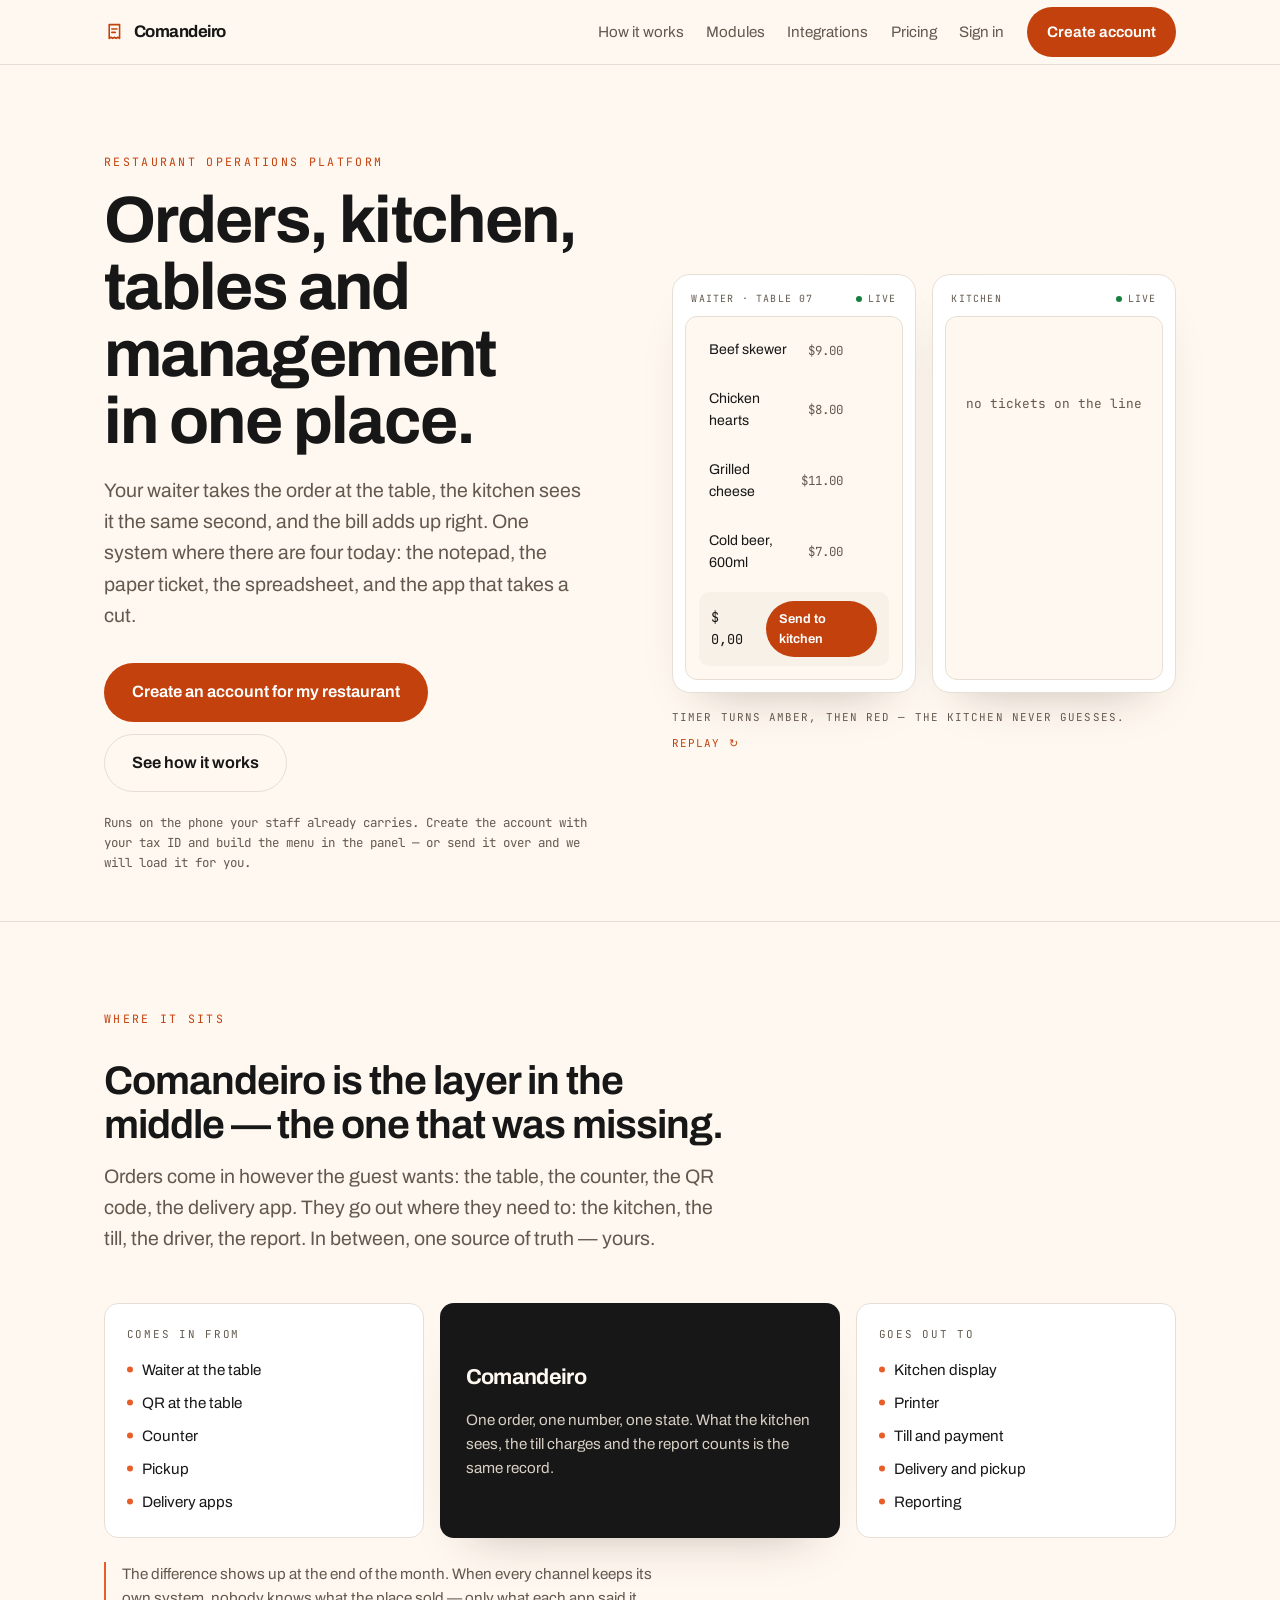
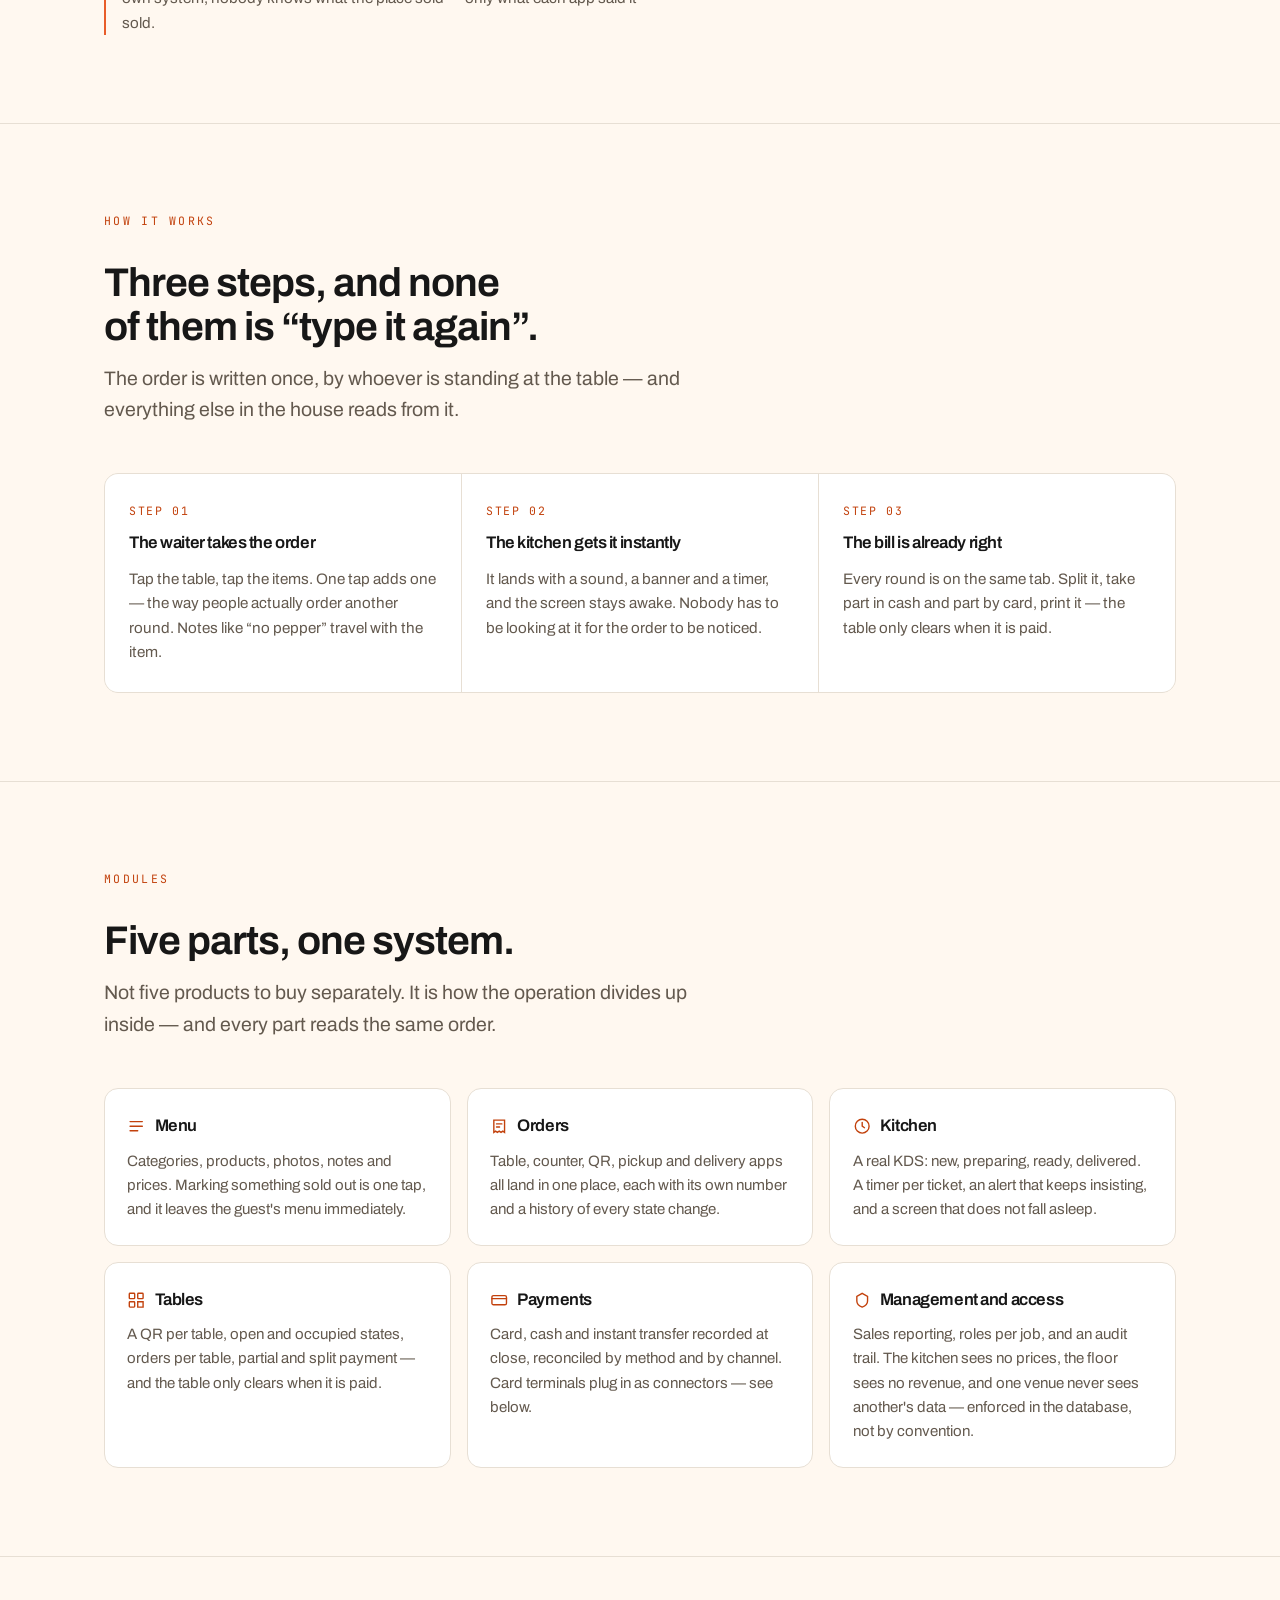
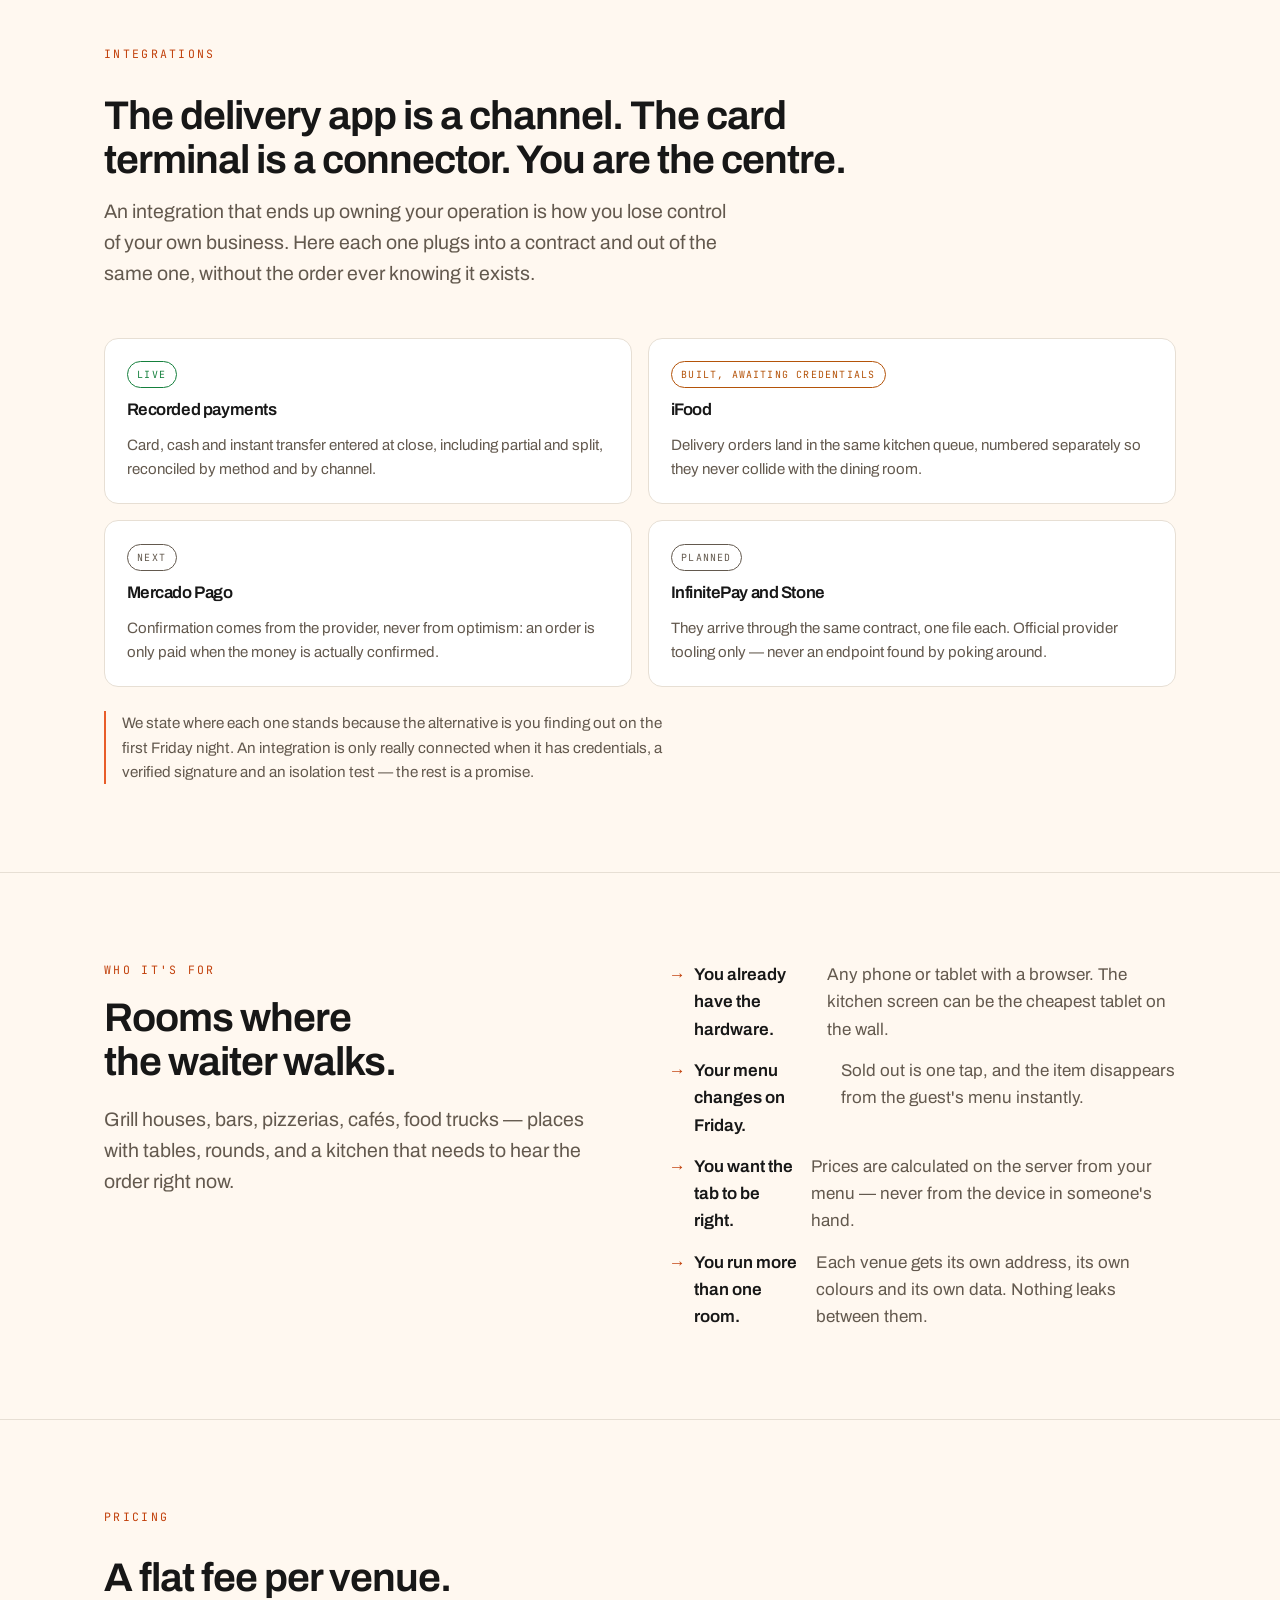
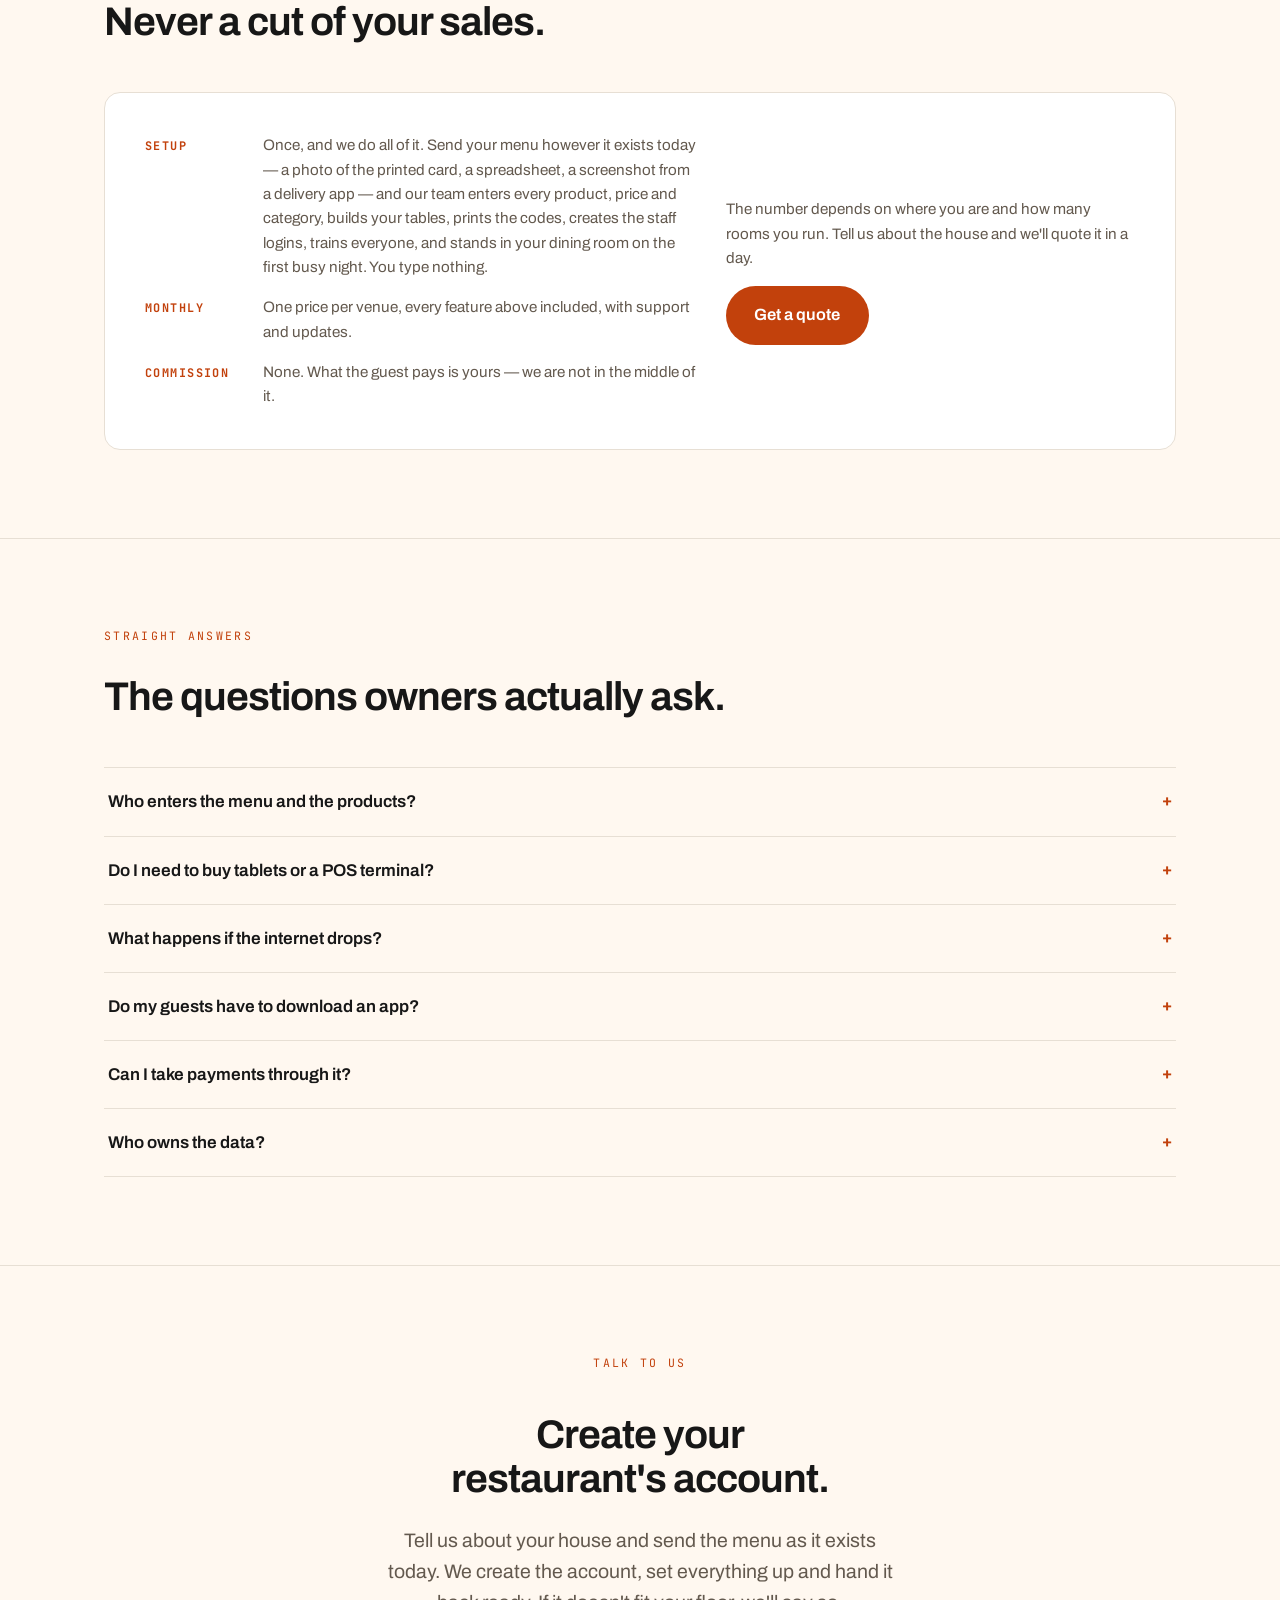
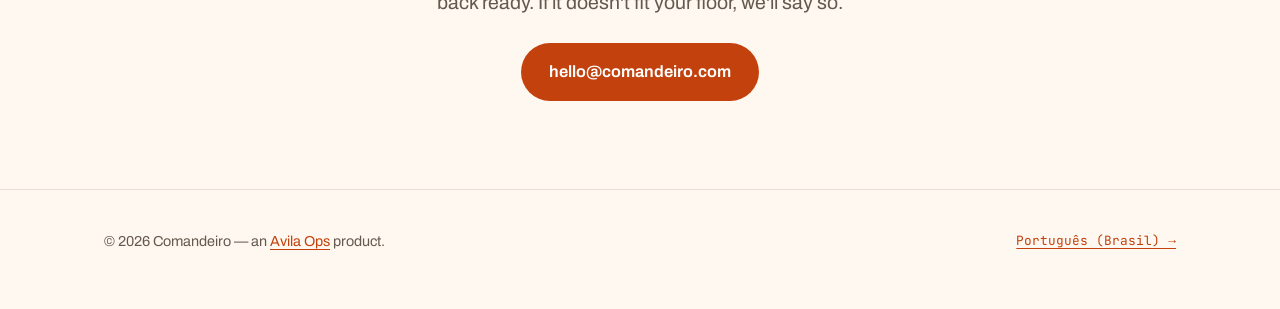
==== commit 58527a01: "Add a sign-in link next to create account Co-Authored-By: Claude Opus 5 <noreply@anthropic.com>" ====
--- a/index.html
+++ b/index.html
@@ -73,6 +73,7 @@
       <a class="hide-sm" href="#modules">Modules</a>
       <a class="hide-sm" href="#connectors">Integrations</a>
       <a class="hide-sm" href="#pricing">Pricing</a>
+      <a class="hide-sm" href="https://app.comandeiro.com.br/acesso">Sign in</a>
       <a class="btn" href="https://app.comandeiro.com.br/acesso/criar">Create account</a>
     </nav>
   </div>
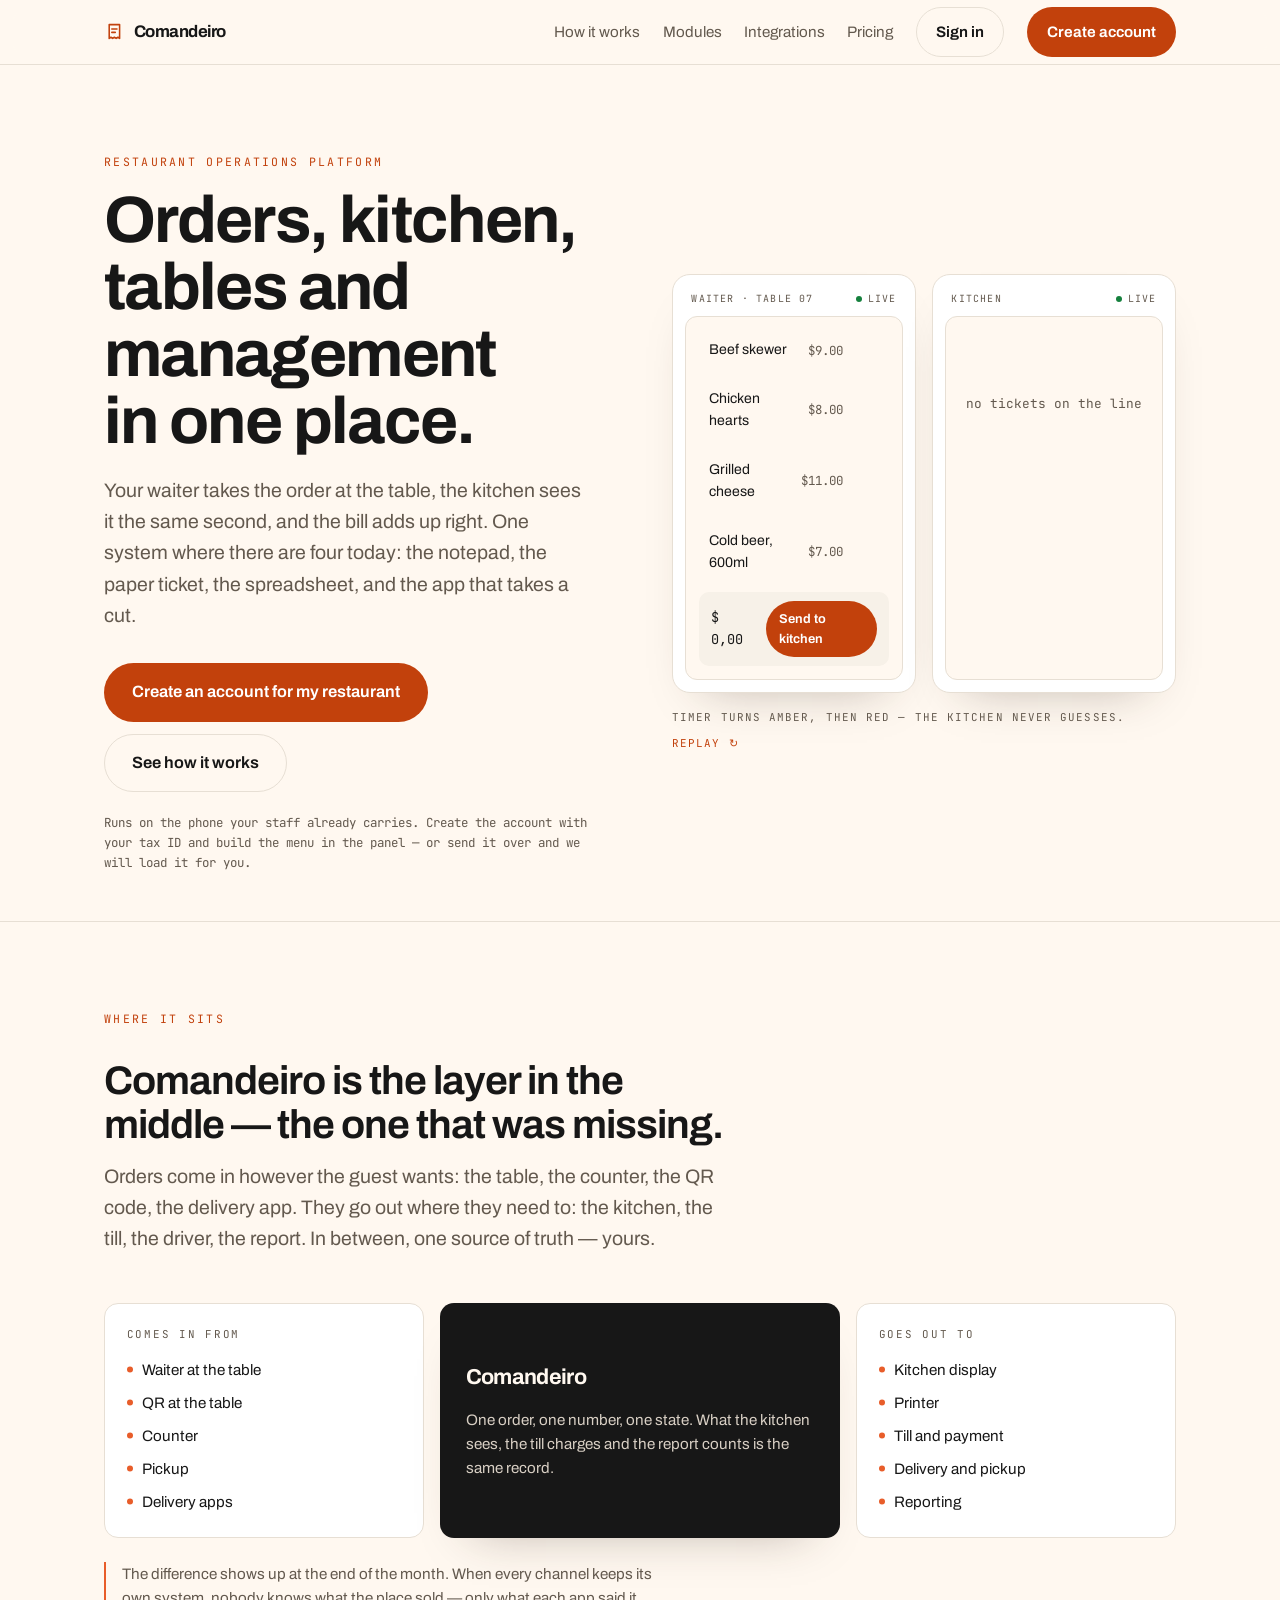
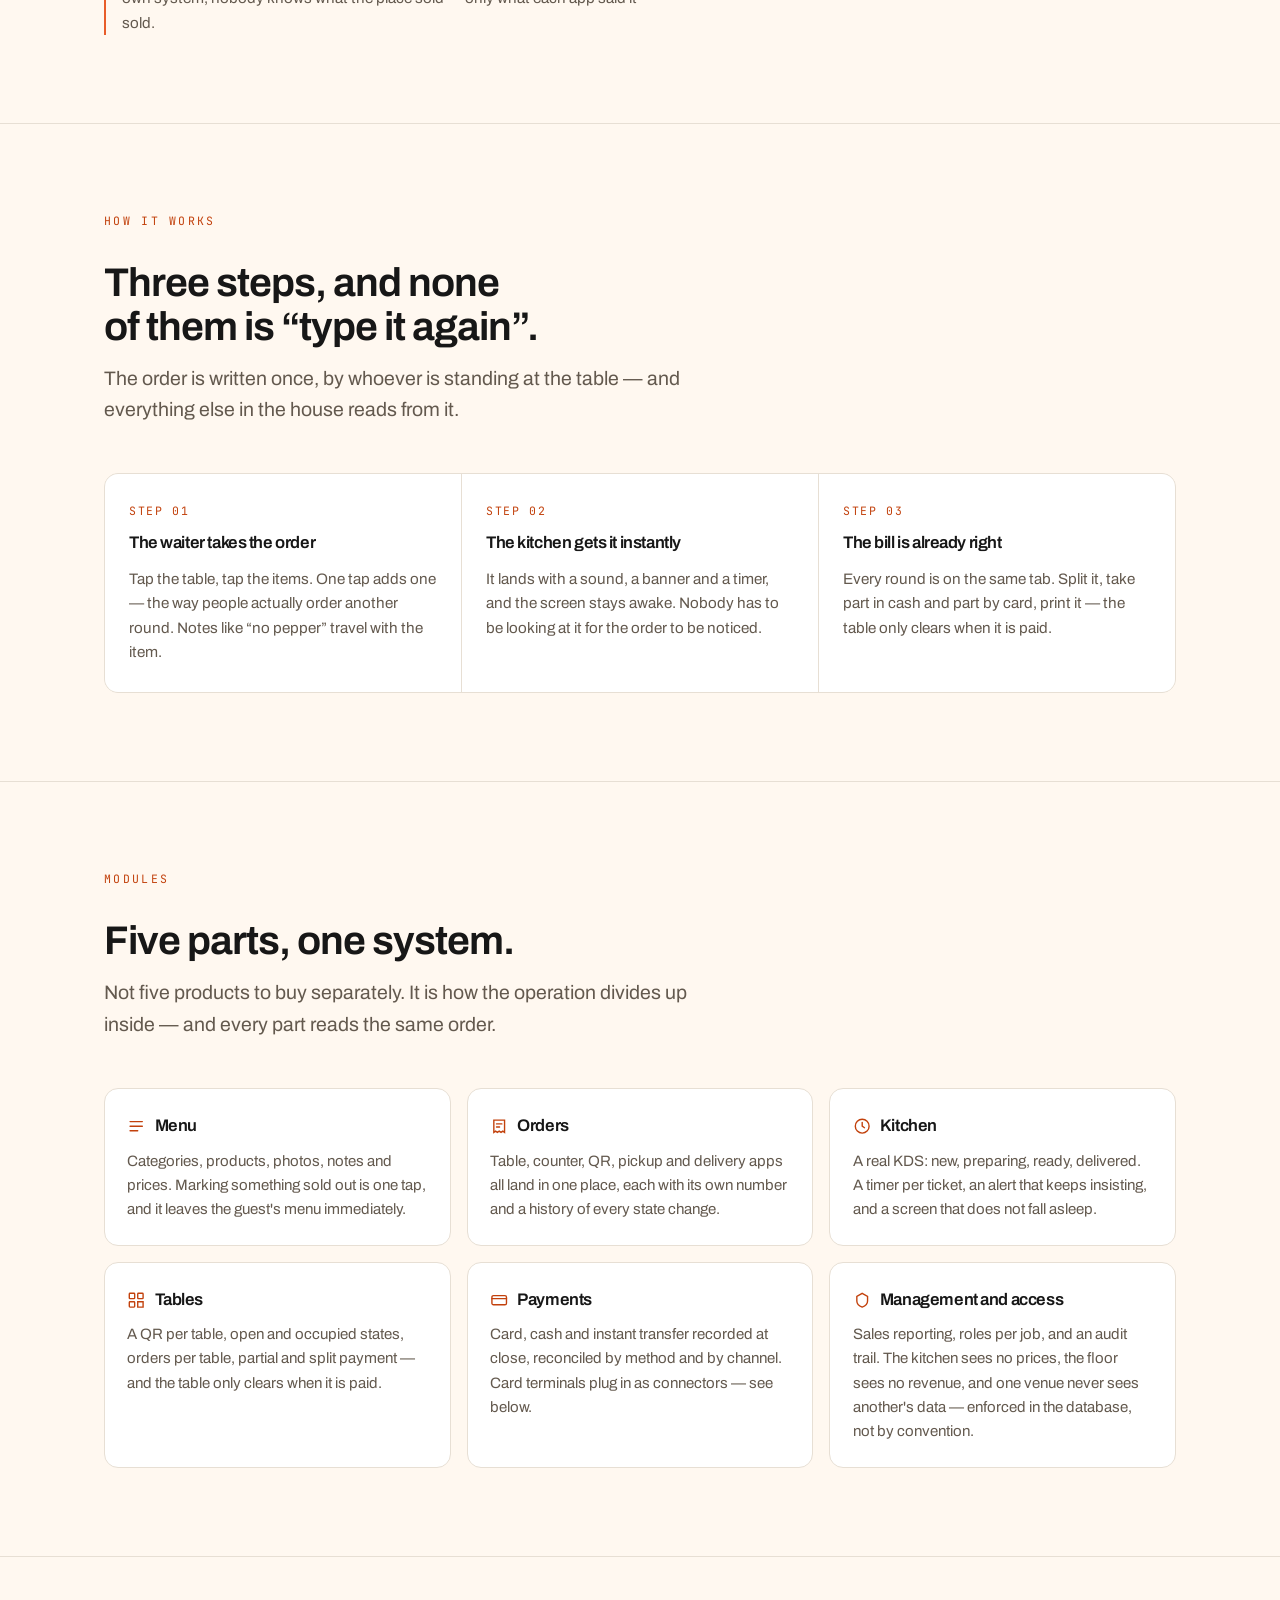
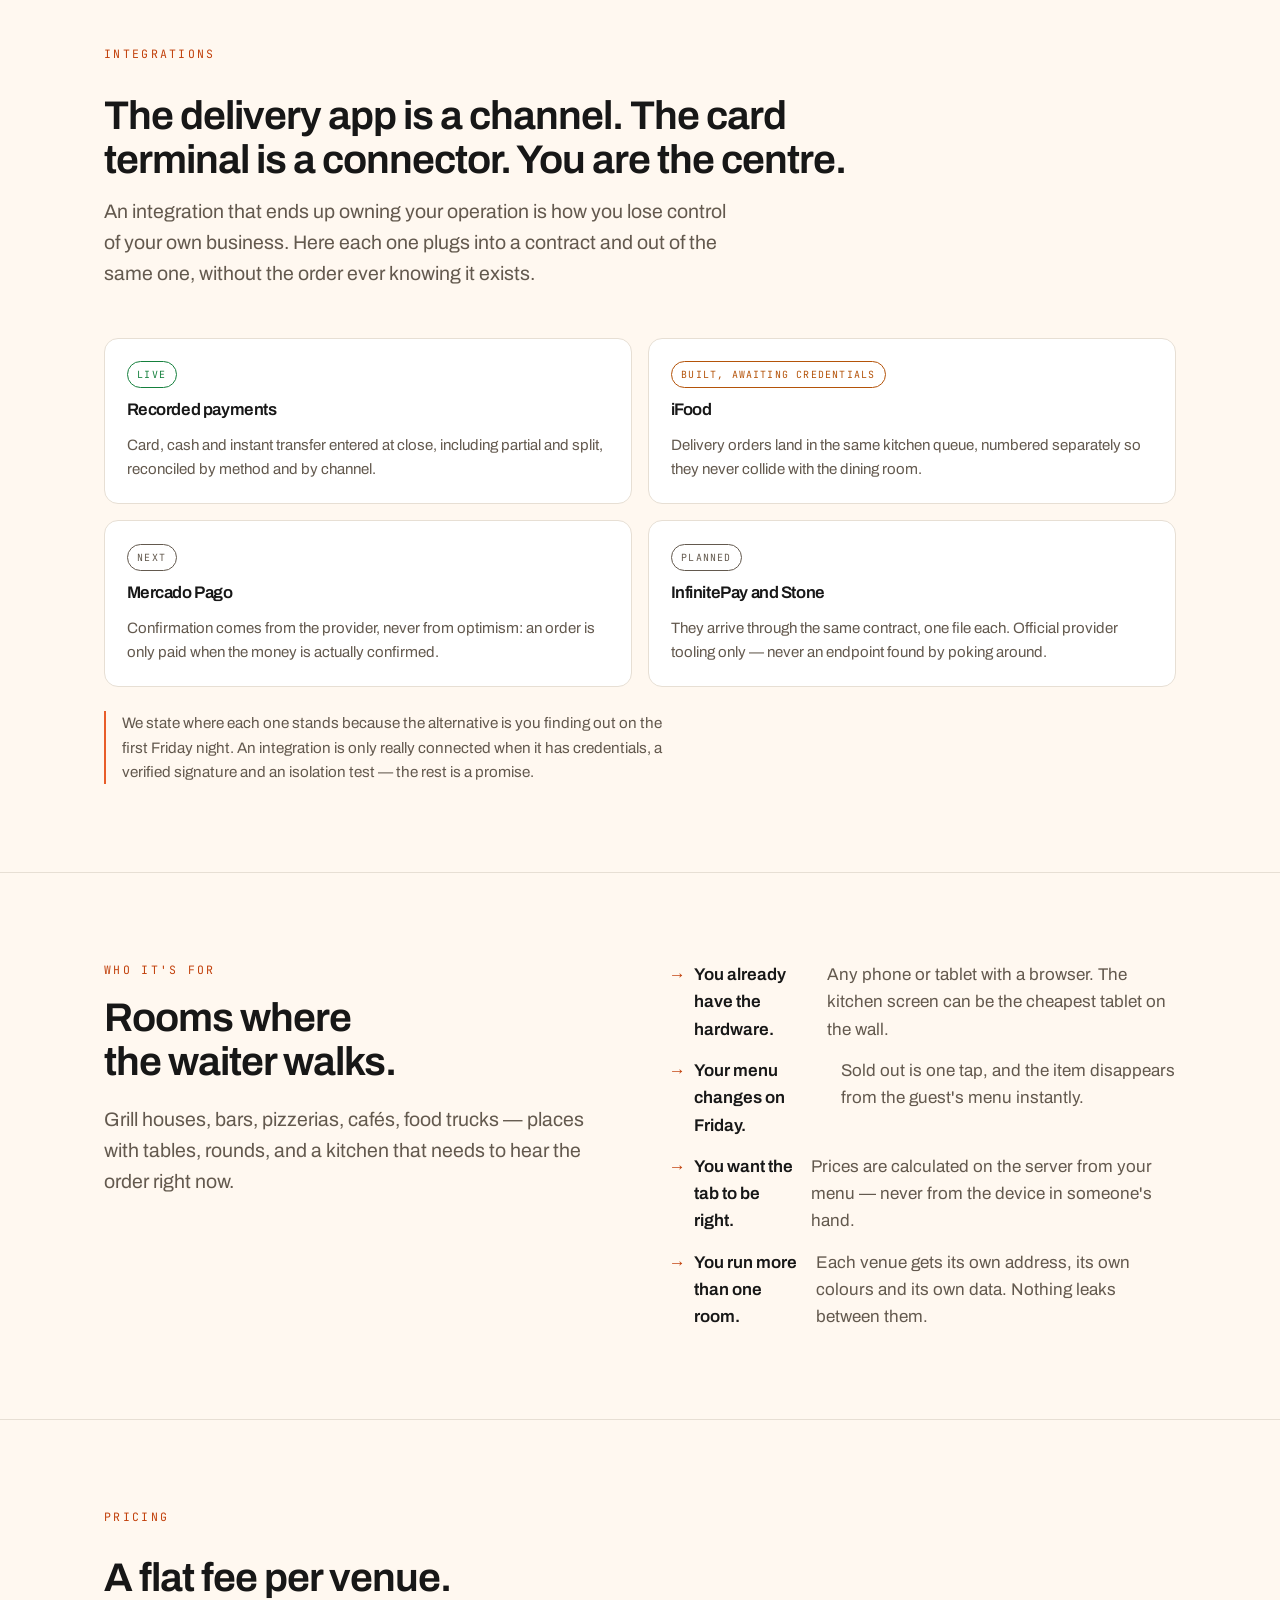
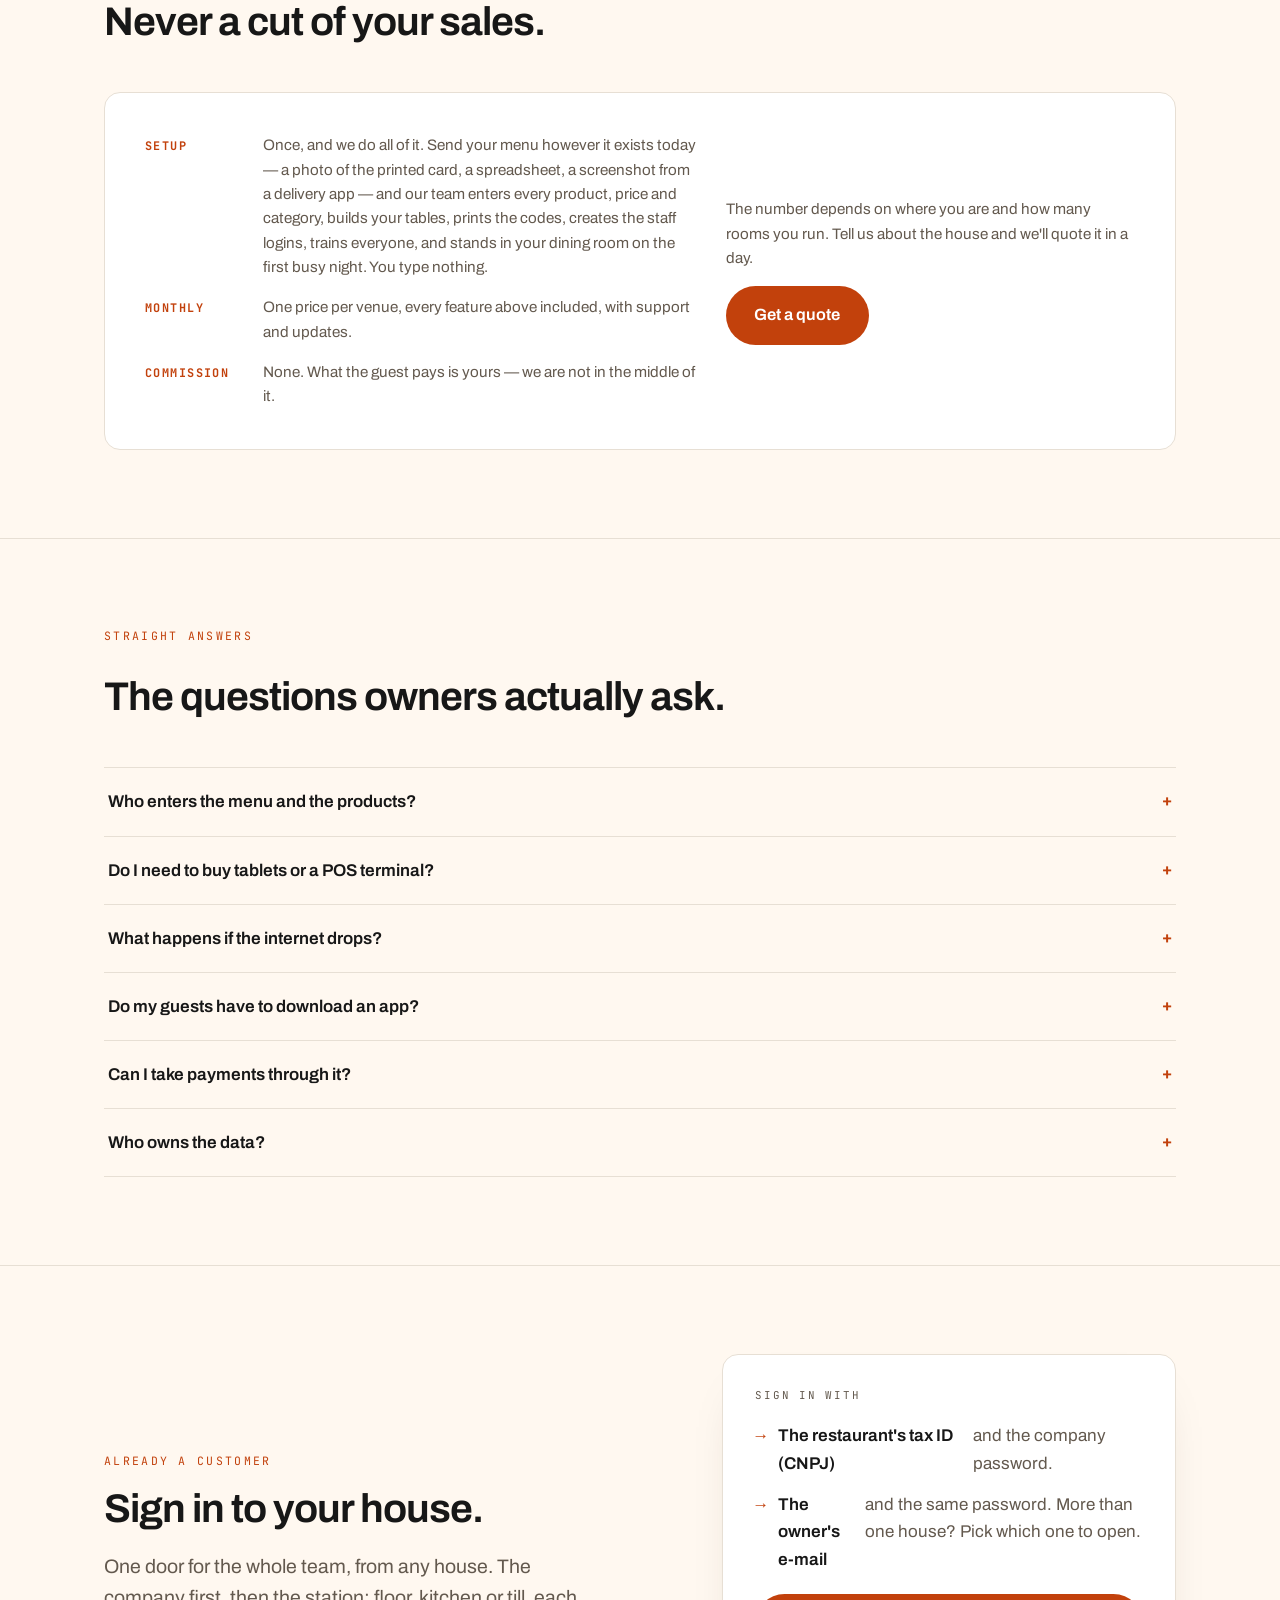
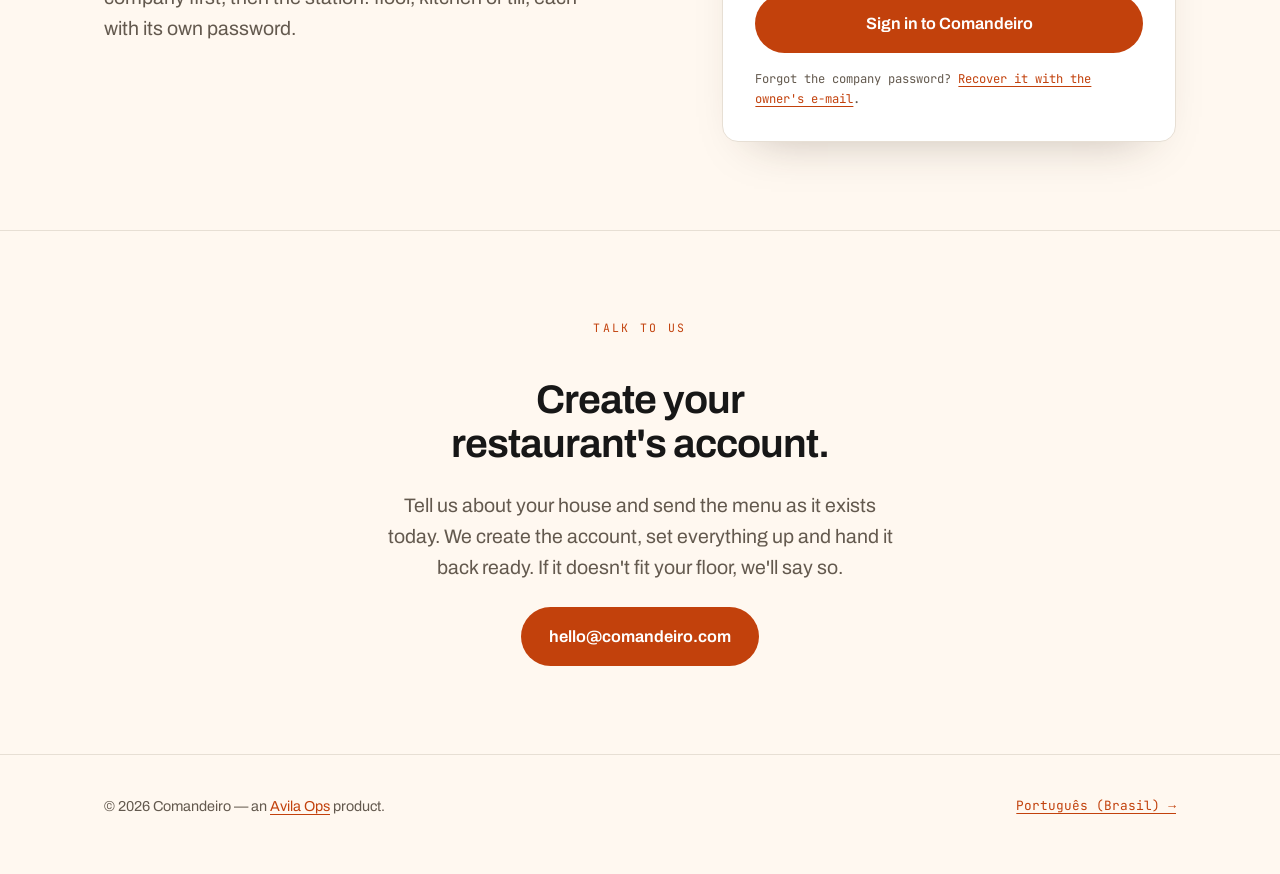
==== commit 6db23794: "Entrar vira botão em qualquer tela e ganha área própria com CNPJ ou e-mail No celular o link Entrar " ====
--- a/index.html
+++ b/index.html
@@ -73,7 +73,7 @@
       <a class="hide-sm" href="#modules">Modules</a>
       <a class="hide-sm" href="#connectors">Integrations</a>
       <a class="hide-sm" href="#pricing">Pricing</a>
-      <a class="hide-sm" href="https://app.comandeiro.com.br/acesso">Sign in</a>
+      <a class="btn btn-ghost" href="https://app.comandeiro.com.br/acesso">Sign in</a>
       <a class="btn" href="https://app.comandeiro.com.br/acesso/criar">Create account</a>
     </nav>
   </div>
@@ -408,6 +408,31 @@
   </div>
 </section>
 
+<section id="entrar">
+  <div class="wrap">
+    <div class="entrar revela">
+      <div>
+        <p class="eyebrow">Already a customer</p>
+        <h2>Sign in to your house.</h2>
+        <p class="lede" style="margin-top:1.25rem">
+          One door for the whole team, from any house. The company first, then
+          the station: floor, kitchen or till, each with its own password.
+        </p>
+      </div>
+
+      <div class="entrar-card">
+        <p class="entrar-label">Sign in with</p>
+        <ul class="plain">
+          <li><strong>The restaurant's tax ID (CNPJ)</strong> and the company password.</li>
+          <li><strong>The owner's e-mail</strong> and the same password. More than one house? Pick which one to open.</li>
+        </ul>
+        <a class="btn btn-lg" href="https://app.comandeiro.com.br/acesso">Sign in to Comandeiro</a>
+        <p class="note">Forgot the company password? <a href="https://app.comandeiro.com.br/acesso/recuperar">Recover it with the owner's e-mail</a>.</p>
+      </div>
+    </div>
+  </div>
+</section>
+
 <section id="contact">
   <div class="wrap cta revela">
     <p class="eyebrow">Talk to us</p>
--- a/assets/comandeiro.css
+++ b/assets/comandeiro.css
@@ -140,7 +140,12 @@
 nav { margin-left: auto; display: flex; align-items: center; gap: 1.4rem; }
 nav a { color: var(--muted); text-decoration: none; font-size: .95rem; }
 nav a:hover { color: var(--ink); }
-@media (max-width: 52rem) { nav .hide-sm { display: none; } }
+@media (max-width: 52rem) {
+  nav .hide-sm { display: none; }
+  header .wrap { gap: .75rem; padding: 0 1rem; }
+  nav { gap: .5rem; }
+  nav .btn { padding: .5rem .8rem; font-size: .88rem; }
+}
 
 .btn {
   display: inline-flex; align-items: center; justify-content: center;
@@ -383,6 +388,26 @@
 .tag-ready { color: var(--warn); }
 .tag-next { color: var(--muted); }
 
+/* ---------- entrar ---------- */
+
+/* Quem já é cliente chega pelo celular procurando a porta. O cartão diz com
+   o que se entra (CNPJ ou e-mail do responsável) e leva para o app, que é
+   onde a senha é conferida — o site é estático e nunca vê senha. */
+.entrar { display: grid; gap: 2rem; align-items: center; }
+@media (min-width: 58rem) { .entrar { grid-template-columns: 1.1fr .9fr; gap: 4rem; } }
+
+.entrar-card {
+  background: var(--panel); border: 1px solid var(--rule); border-radius: 16px;
+  padding: clamp(1.5rem, 3vw, 2rem); box-shadow: var(--shadow);
+  display: flex; flex-direction: column; gap: 1.1rem; align-items: stretch;
+}
+.entrar-label {
+  font-family: var(--mono); font-size: .68rem; letter-spacing: .16em;
+  text-transform: uppercase; color: var(--muted);
+}
+.entrar-card .btn { margin-top: .25rem; }
+.entrar-card .note { font-family: var(--mono); font-size: .76rem; color: var(--muted); }
+
 .cta { text-align: center; display: flex; flex-direction: column; align-items: center; gap: 1.5rem; }
 
 footer { border-top: 1px solid var(--rule); padding: 2.5rem 0 3.5rem; color: var(--muted); font-size: .9rem; }
